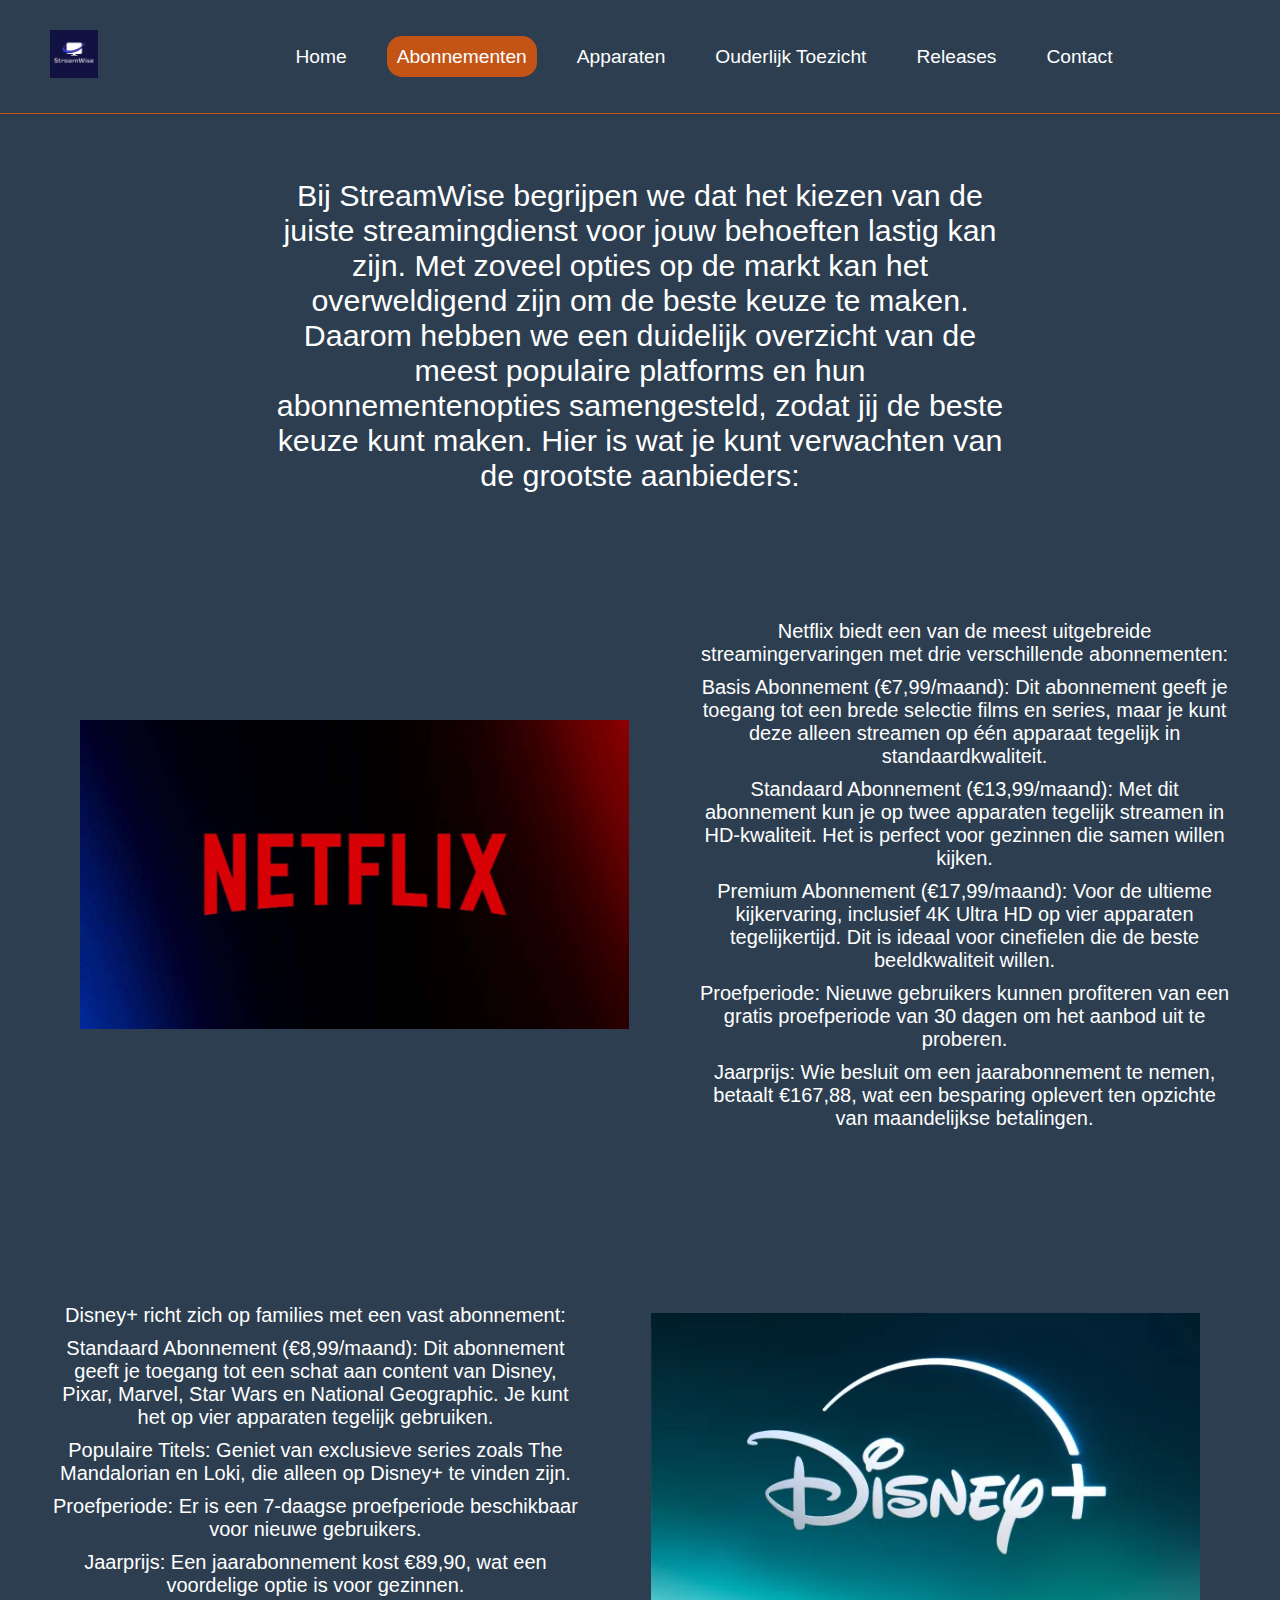
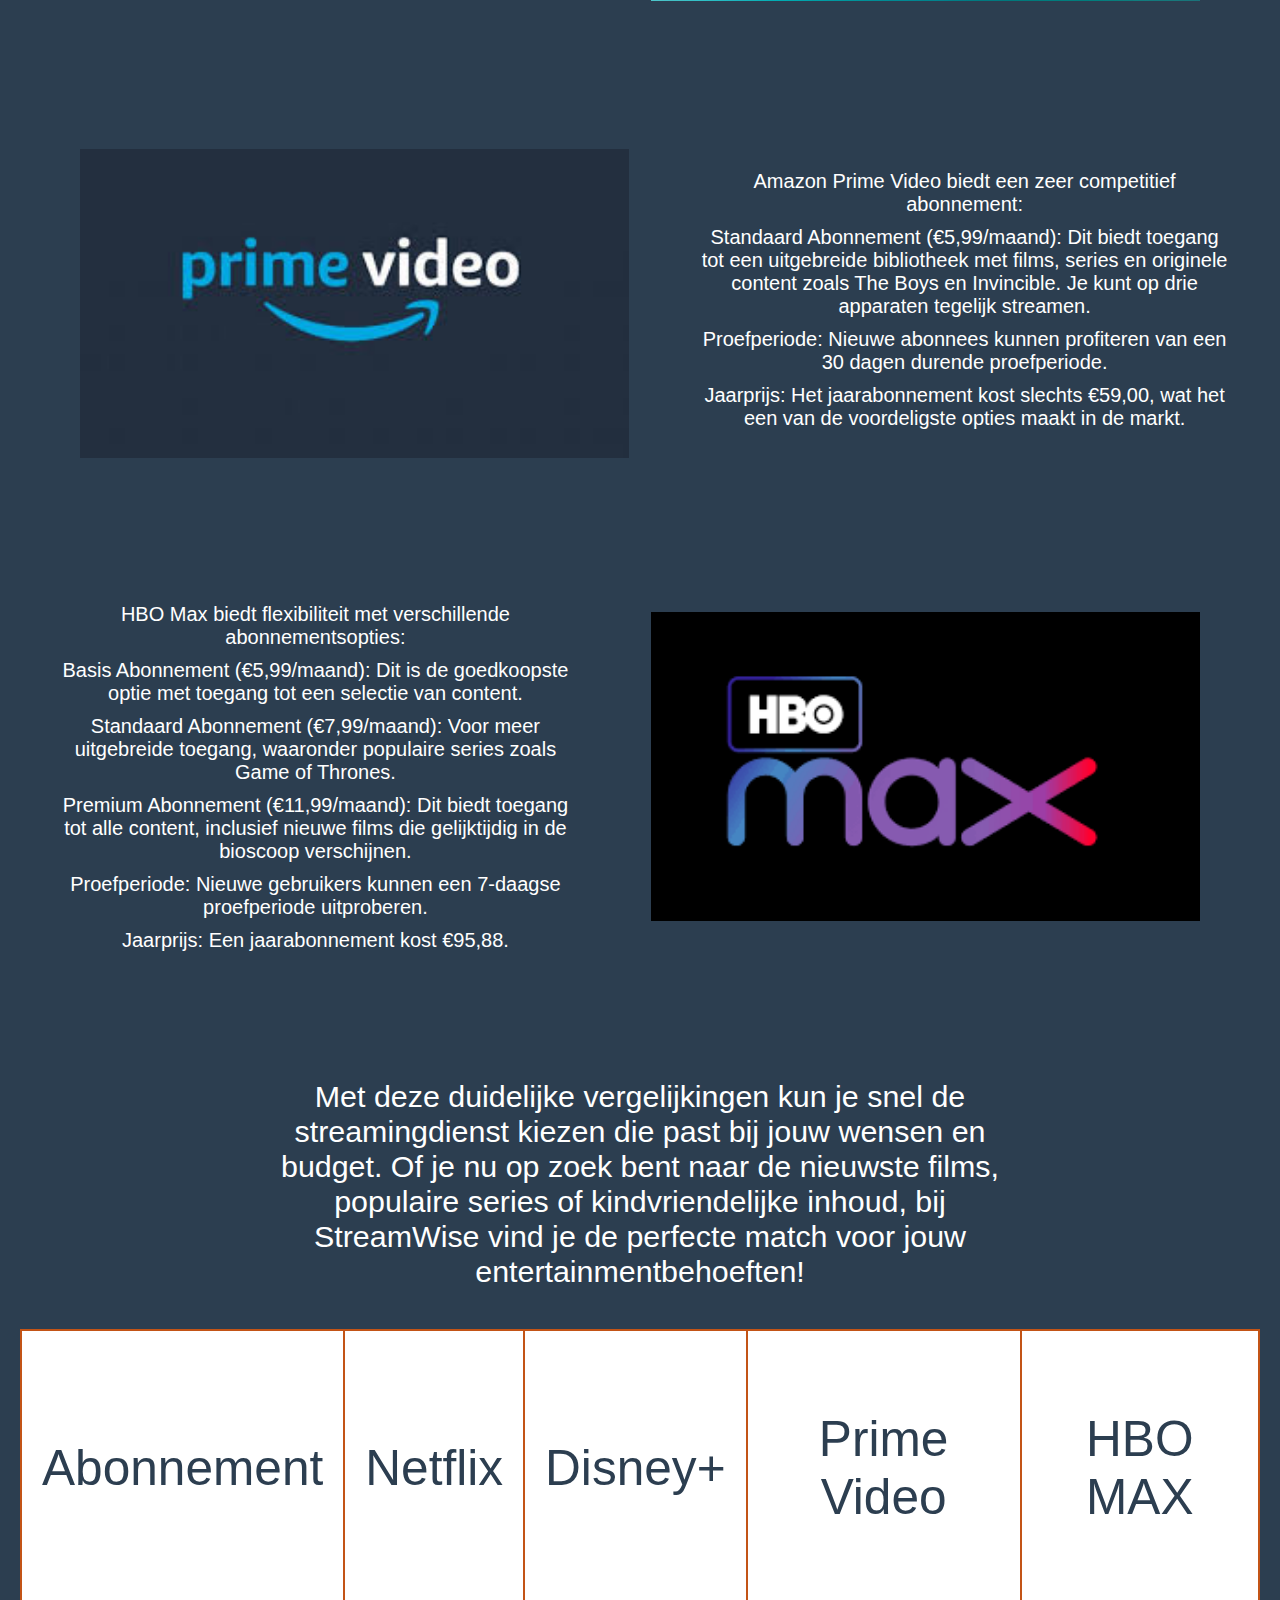
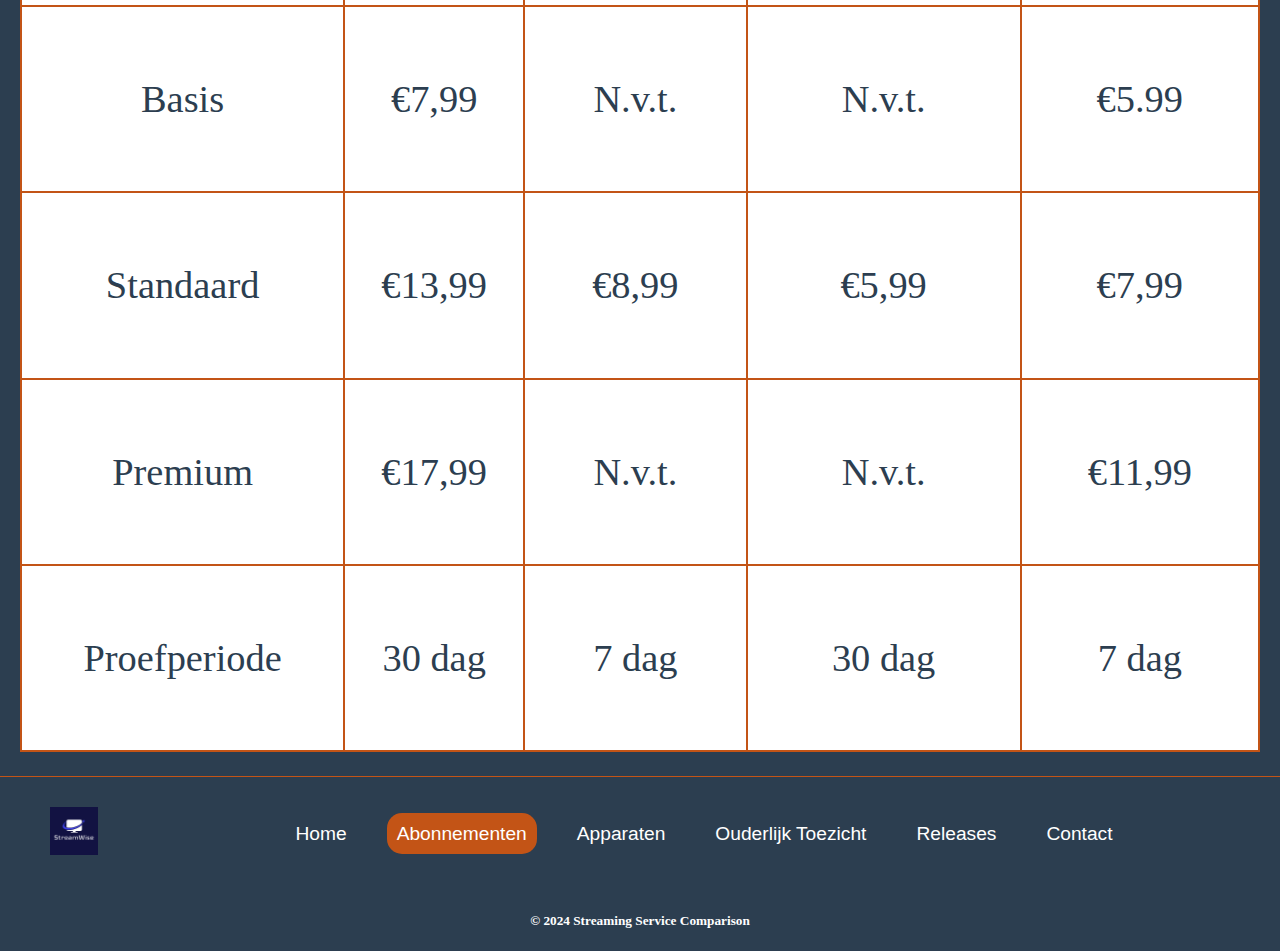
==== abonnementen.html @ d9d6fd8f "First 3 pages have content" ====
<!DOCTYPE html>
<html lang="en">
<head>
    <meta charset="UTF-8">
    <meta name="viewport" content="width=device-width, initial-scale=1.0">
    <title>StreamWise Home</title>
    <link rel="stylesheet" href="Css/Abonnementenstyles.css">
</head>
<body>

        <nav>
            <figure class="logo-nav">
                <img src="/img/Logo.png" alt="StreamWise Logo">
            </figure>
            <input type="checkbox" id="menu-toggle" class="menu-toggle">
            <label for="menu-toggle" class="menu-icon">
                <span class="hamburger"></span>
                <span class="hamburger"></span>
                <span class="hamburger"></span>
            </label>
            <ul class="menu">
                <li><a href="index.html">Home</a></li>
                <li><a href="abonnementen.html" class="active">Abonnementen</a></li>
                <li><a href="apparaten.html">Apparaten</a></li>
                <li><a href="ouderlijk-toezicht.html">Ouderlijk Toezicht</a></li>
                <li><a href="releases.html">Releases</a></li>
                <li><a href="contact.html">Contact</a></li>
            </ul>
        </nav>

    <main>

        <h4>
            Bij StreamWise begrijpen we dat het kiezen van de juiste streamingdienst voor
             jouw behoeften lastig kan zijn. Met zoveel opties op de markt kan het overweldigend
              zijn om de beste keuze te maken. Daarom hebben we een duidelijk overzicht van de 
              meest populaire platforms en hun abonnementenopties samengesteld, zodat jij de beste
               keuze kunt maken. Hier is wat je kunt verwachten van de grootste aanbieders:
            </h4>

            <section class="text-image-block text-image-block-1">
                <figure class="image-container-1">
                    <img src="img/netflix logo.jpg" alt="Netflix Logo">
                </figure>
                <h6 class="text-h6">
                <p class="text-content">
                    Netflix biedt een van de meest uitgebreide streamingervaringen met drie verschillende abonnementen:
                </p>
                <p class="text-content">
                    Basis Abonnement (€7,99/maand): Dit abonnement geeft je toegang tot een brede selectie films en series, maar je kunt deze alleen streamen op één apparaat tegelijk in standaardkwaliteit.
                </p>
                <p class="text-content">
                    Standaard Abonnement (€13,99/maand): Met dit abonnement kun je op twee apparaten tegelijk streamen in HD-kwaliteit. Het is perfect voor gezinnen die samen willen kijken.
                </p>
                <p class="text-content">
                    Premium Abonnement (€17,99/maand): Voor de ultieme kijkervaring, inclusief 4K Ultra HD op vier apparaten tegelijkertijd. Dit is ideaal voor cinefielen die de beste beeldkwaliteit willen.
                </p>
                <p class="text-content">
                    Proefperiode: Nieuwe gebruikers kunnen profiteren van een gratis proefperiode van 30 dagen om het aanbod uit te proberen.
                </p>
                <p class="text-content">
                    Jaarprijs: Wie besluit om een jaarabonnement te nemen, betaalt €167,88, wat een besparing oplevert ten opzichte van maandelijkse betalingen.
                </p>
                </h6>
            </section>

            <section class="text-image-block text-image-block-2">
                <figure class="image-container-2">
                    <img src="img/disney-logo.webp" alt="Disney logo">
                </figure>
                <h6 class="text-h6">
                <p class="text-content">
                    Disney+ richt zich op families met een vast abonnement:
                </p>
                <p class="text-content">
                        Standaard Abonnement (€8,99/maand): Dit abonnement geeft je toegang tot een schat aan content van Disney, 
                        Pixar, Marvel, Star Wars en National Geographic. Je kunt het op vier apparaten tegelijk gebruiken.
                </p> 
                <p class="text-content">
                    Populaire Titels: Geniet van exclusieve series zoals The Mandalorian en Loki, die alleen op Disney+ te vinden zijn.
                </p>
                <p class="text-content">
                    Proefperiode: Er is een 7-daagse proefperiode beschikbaar voor nieuwe gebruikers.
                </p>
                <p class="text-content"> 
                    Jaarprijs: Een jaarabonnement kost €89,90, wat een voordelige optie is voor gezinnen.
                </p>
                </h6>
            </section>

            <section class="text-image-block text-image-block-3">
                <figure class="image-container-3">
                    <img src="img/primevideologo.jpg" alt="Prime logo">
                </figure>
                <h6 class="text-h6">
                    <p class="text-content">
                        Amazon Prime Video biedt een zeer competitief abonnement:
                    </p>
                    <p class="text-content">
                        Standaard Abonnement (€5,99/maand): Dit biedt toegang tot een uitgebreide bibliotheek 
                        met films, series en originele content zoals The Boys en Invincible. Je kunt op drie 
                        apparaten tegelijk streamen.
                    </p>
                    <p class="text-content">
                        Proefperiode: Nieuwe abonnees kunnen profiteren van een 30 dagen durende proefperiode.
                    </p>
                    <p class="text-content">
                        Jaarprijs: Het jaarabonnement kost slechts €59,00, wat het een van de voordeligste opties maakt in de markt.
                    </p>
                </h6>
            </section>

            <section class="text-image-block text-image-block-4">
                <figure class="image-container-4">
                    <img src="img/hbomaxlogo.png" alt="HBOMax logo">
                </figure>
                <h6 class="text-h6">
                <p class="text-content">
                    HBO Max biedt flexibiliteit met verschillende abonnementsopties:
                </p>
                <p class="text-content">
                    Basis Abonnement (€5,99/maand): Dit is de goedkoopste optie met toegang tot een selectie van content.
                </p>
                <p class="text-content">
                    Standaard Abonnement (€7,99/maand): Voor meer uitgebreide toegang, waaronder populaire series zoals Game of Thrones.
                </p>
                <p class="text-content">
                    Premium Abonnement (€11,99/maand): Dit biedt toegang tot alle content, inclusief nieuwe films die gelijktijdig in de bioscoop verschijnen.
                </p>
                <p class="text-content">
                    Proefperiode: Nieuwe gebruikers kunnen een 7-daagse proefperiode uitproberen. 
                </p>
                <p class="text-content">
                    Jaarprijs: Een jaarabonnement kost €95,88.
                </p>
            </h6>
            </section>

            <h4>
                Met deze duidelijke vergelijkingen kun je snel de streamingdienst kiezen die past bij jouw wensen en budget. 
                Of je nu op zoek bent naar de nieuwste films, populaire series of kindvriendelijke inhoud, bij StreamWise vind 
                je de perfecte match voor jouw entertainmentbehoeften!
            </h4>


        <section  class="comparison-table">

            <table>

                <tr>
                    <th>
                        <h2>Abonnement</h2>
                    </th>
                    <th>
                        <h2>Netflix</h2>
                    </th>
                    <th>
                        <h2>Disney+</h2>
                    </th>
                    <th>
                        <h2>Prime Video</h2>
                    </th>
                    <th> 
                        <h2>HBO MAX</h2>
                    </th>
                </tr>

                <tr>
                    <td>
                        <h3>Basis</h3>
                    </td>
                    <td>
                        <h3>€7,99</h3>
                    </td>
                    <td>
                        <h3>N.v.t.</h3>
                    </td>
                    <td>
                        <h3>N.v.t.</h3>
                    </td>
                    <td>
                        <h3>€5.99</h3>
                    </td>
                </tr>

                <tr>
                    <td>
                        <h3>Standaard</h3>
                    </td>
                    <td>
                        <h3>€13,99</h3>
                    </td>
                    <td>
                        <h3>€8,99</h3>
                    </td>
                    <td>
                        <h3>€5,99</h3>
                    </td>
                    <td>
                        <h3>€7,99</h3>
                    </td>
                </tr>

                <tr>
                    <td>
                        <h3>Premium</h3>
                    </td>
                    <td>
                        <h3>€17,99</h3>
                    </td>
                    <td>
                        <h3>N.v.t.</h3>
                    </td>
                    <td>
                        <h3>N.v.t.</h3>
                    </td>
                    <td>
                        <h3>€11,99</h3>
                    </td>
                </tr>

                <tr>
                    <td>
                        <h3>Proefperiode</h3>
                    </td>
                    <td>
                        <h3>30 dag</h3>
                    </td>
                    <td>
                        <h3>7 dag</h3>
                    </td>
                    <td>
                        <h3>30 dag</h3>
                    </td>
                    <td>
                        <h3>7 dag</h3>
                    </td>
                </tr>

            </table>

        </section >

    </main>

    <footer>
        <figure class="logo-footer">
            <img src="/img/Logo.png" alt="StreamWise Logo">
        </figure>
        <input type="checkbox" id="menu-toggle-footer" class="menu-toggle-footer">
        <label for="menu-toggle-footer" class="menu-icon-footer">
            <span class="hamburger"></span>
            <span class="hamburger"></span>
            <span class="hamburger"></span>
        </label>
        <ul class="menu-footer">
            <li><a href="index.html">Home</a></li>
            <li><a href="abonnementen.html"  class="active">Abonnementen</a></li>
            <li><a href="apparaten.html">Apparaten</a></li>
            <li><a href="ouderlijk-toezicht.html">Ouderlijk Toezicht</a></li>
            <li><a href="releases.html">Releases</a></li>
            <li><a href="contact.html">Contact</a></li>
        </ul>

    </footer>
    <h5 class="copy">&copy; 2024 Streaming Service Comparison</h5>
</body>
</html>
---- Css/Abonnementenstyles.css ----
:root {
    --primary-color: #2C3E50;
    --secondary-color: #FFFFFF;
    --accent-color: #C35416;
    --font-size-h1: 3.8rem;
    --font-size-h2: 3.1rem;
    --font-size-h3: 2.4rem;
    --font-size-h4: 1.9rem;
    --font-size-h5: 1.6rem;
    --font-size-h6: 1.25rem;
    --font-size-h7: 0.88rem;
    --font-size-h8: 0.56rem;
    --font-size-mobile-h1: 1.5rem;
    --font-size-mobile-h2: 1.2rem;
    --font-size-mobile-h3: 0.94rem;
    --font-size-mobile-h4: 0.69rem;
    --font-size-mobile-h5: 0.56rem;
    --font-size-mobile-h6: 0.44rem;
    --table-border: 2px solid var(--accent-color);
    --main-font: 'Roboto', sans-serif;
    --heading-font: 'Poppins', sans-serif;
    --font-style: normal;
    --font-weight: 400;

}

body {
    margin: 0;
    padding: 0;
    background-color: var(--primary-color);
    color: var(--secondary-color);
}

/* Desktop Navigation */
nav {
    display: flex;
    justify-content: space-between;
    align-items: center;
    padding: 10px;
    margin-bottom: 4px;
    border-bottom: 1px solid var(--accent-color);
    font-family: var(--main-font);
    font-size: var(--font-size-h6);
    font-weight: var(--font-weight);
    font-style: var(--font-style);


    .menu-toggle {
        display: none;
    }

    .logo-nav {
        img {
            height: 3rem;
            width: auto;
        }
    }

    ul {
        list-style: none;
        margin: 0;
        padding: 0;
        display: flex;
        flex-grow: 1;
        justify-content: center;

        li {
            margin: 0 15px;

            a {
                color: var(--secondary-color);
                text-decoration: none;
                font-size: 1.2rem;
                padding: 10px;
                position: relative;
                border-radius: 15px;

                &.active {
                    background-color: var(--accent-color);
                    color: var(--secondary-color);
                }

                &:hover {
                    margin: 2px;
                    background-color: var(--primary-color);
                    color: var(--accent-color);
                }
            }
        }
    }
}


main {
    text-align: center;
    padding: 20px;
    font-weight: var(--font-weight);
    font-style: var(--font-style);
}

h2 {
    font-size: var(--font-size-h2);
    font-family: var(--heading-font);
    font-weight: var(--font-weight);
    font-style: var(--font-style);
}

h3 {
    font-size: var(--font-size-h3);
    font-weight: var(--font-weight);
    font-style: var(--font-style);
}

h4 {
    font-size: var(--font-size-h4);
    font-family: var(--main-font);
    font-weight: var(--font-weight);
    font-style: var(--font-style);
    padding-left: 250px;
    padding-right: 250px;

}

.text-image-block {
    display: flex;
    align-items: flex-start; /* Align items at the top */
    max-width: 1200px;
    margin: 0 auto;
    padding: 20px;
    gap: 20px; /* Space between image and text */
}



.text-image-block-1,
.text-image-block-3 {
    flex-direction: row; /* Text on the left, image on the right */
}


.text-image-block-2,
.text-image-block-4 {
    flex-direction: row-reverse; /* Text on the right, image on the left */
}

/* Image container styling */
.image-container-1 {
    width: 50%;
    display: flex;
    justify-content: center;
    align-items: flex-end;
    height: 100%;

    img {
        max-width: 100%;
        height: auto;
        margin-top: 150px
    }
}

.image-container-2 {
    width: 50%;
    display: flex;
    justify-content: center;
    align-items: flex-end;
    height: 100%;

    img {
        max-width: 100%;
        height: auto;
        margin-top: 60px
    }
}

.image-container-3 {
    width: 50%;
    display: flex;
    justify-content: center;
    align-items: flex-end;
    height: 100%;

    img {
        max-width: 100%;
        height: auto;
        margin-top: 30px;
        width: 120%;
    }
}

.image-container-4 {
    width: 50%;
    display: flex;
    justify-content: center;
    align-items: flex-end;
    height: 100%;

    img {
        max-width: 100%;
        height: auto;
        margin-top: 60px;
        width: 120%;
    }
}

.text-h6 {
    width: 50%;
    padding: 10px;
    box-sizing: border-box;
    font-size: var(--font-size-h6);
    font-family: var(--main-font);
    font-style: var(--font-style);
    font-weight: var(--font-weight);
}

.text-content {
    margin: 10px 0; /* Adds space above and below each paragraph */
}

/* Tabel style */
.comparison-table {
    display: flex;
    justify-content: center;
    height: 1023px; 
    margin: 0 auto;

    table {
        background-color: var(--secondary-color);
        color: var(--primary-color);
        border-collapse: collapse;
        border: var(--table-border);
        
        th, td {
            border: var(--table-border);
            padding: 20px;
            text-align: center;
        }
    }
}

footer {
    display: flex;
    justify-content: space-between;
    align-items: center;
    padding: 10px;
    margin-top: 4px;
    border-top: 1px solid var(--accent-color);
    font-family: var(--main-font);
    font-size: var(--font-size-h6);
    font-weight: var(--font-weight);
    font-style: var(--font-style);


    .menu-toggle-footer {
        display: none;
    }

    .logo-footer {
        img {
            height: 3rem;
            width: auto;
        }
    }

    ul {
        list-style: none;
        margin: 0;
        padding: 0;
        display: flex;
        flex-grow: 1;
        justify-content: center;

        li {
            margin: 0 15px;

            a {
                color: var(--secondary-color);
                text-decoration: none;
                font-size: 1.2rem;
                padding: 10px;
                position: relative;
                border-radius: 15px;

                &.active {
                    background-color: var(--accent-color);
                    color: var(--secondary-color);
                }

                &:hover {
                    margin: 2px;
                    background-color: var(--primary-color);
                    color: var(--accent-color);
                }
            }
        }
    }
}

/*copy in center zetten */
h5.copy {
    text-align: center;
}

.menu-icon {
    display: none;
    flex-direction: column;
    cursor: pointer;

    .hamburger {
        width: 30px;
        height: 3px;
        background-color: var(--accent-color);
        margin: 5px 0;
        transition: 0.4s;
    }
}


/* Mobile Menu Styles */
@media (max-width: 768px) {
    
    .menu-icon {
        display: flex;
    }

    /*navbar */
    .menu-toggle:checked + .menu-icon .hamburger:nth-child(1) {
        transform: rotate(45deg) translate(8px, 10px);
    }

    .menu-toggle:checked + .menu-icon .hamburger:nth-child(2) {
        opacity: 0;
    }

    .menu-toggle:checked + .menu-icon .hamburger:nth-child(3) {
        transform: rotate(-45deg) translate(8px, -10px);
    }

    .menu-toggle:checked ~ .menu {
        display: flex; 
        flex-direction: column;
        position: absolute;
        top: 60px;
        left: 0;
        right: 0;
        background-color: var(--primary-color);
        padding: 20px 0;
        z-index: 1000;
        align-items: center;
    }

    .menu {
        display: none;
        justify-content: center;
        align-items: center;
        height: auto;
    }

    .menu li {
        margin: 10px 0;
    }

    .menu-toggle:checked ~ .menu .menu-icon {
        display: flex;
        justify-content: center;
        margin: 10px 0;
        position: relative;
        left: 0;
    }

    .menu-toggle:checked ~ .menu .menu-icon .hamburger {
        margin: 0;
    }

    .menu-toggle:checked ~ .menu {
        margin-top: 20px;
    }

    footer {
        position: relative;
        padding: 20px;
        display: flex;
        justify-content: space-between;
        align-items: center;
    }
    
    /* Hide the checkbox used for toggling */
    .menu-toggle-footer {
        display: none; 
    }
    

    .menu-icon-footer {
        display: flex;
        flex-direction: column;
        cursor: pointer;
        margin-left: auto;
    }
    
    .hamburger {
        width: 30px;
        height: 3px;
        background-color: var(--accent-color);
        margin: 4px 0;
        transition: 0.3s;
    }
    
    /* Menu */
    .menu-footer {
        display: none;
        flex-direction: column;
        position: absolute;
        bottom: 100%;
        left: 0; 
        right: 0;
        background-color: var(--primary-color);
        padding: 20px 0;
        z-index: 1000;
        align-items: center;
    }
    
    .menu-toggle-footer:checked ~ .menu-footer {
        display: flex;
    }
    
    /* Menu items */
    .menu-footer li {
        margin: 10px 0;
    }
    
    .menu-toggle-footer:checked + .menu-icon-footer .hamburger:nth-child(1) {
        transform: rotate(45deg) translate(8px, 10px);
    }
    
    .menu-toggle-footer:checked + .menu-icon-footer .hamburger:nth-child(2) {
        opacity: 0; 
    }
    
    .menu-toggle-footer:checked + .menu-icon-footer .hamburger:nth-child(3) {
        transform: rotate(-45deg) translate(8px, -10px);
    }
    

    .menu-toggle-footer:checked ~ .menu-footer .menu-icon-footer {
        display: flex; 

    }
    
    .menu-toggle-footer:checked ~ .menu-footer .menu-icon-footer .hamburger {
        margin: 0; 
    }
    

    main {
        text-align: center;
        padding: 20px;
        font-weight: var(--font-weight);
        font-style: var(--font-style);
    }
    
    h2 {
        font-size: var(--font-size-mobile-h2);
        font-family: var(--heading-font);
        font-weight: var(--font-weight);
        font-style: var(--font-style);
    }
    
    h3 {
        font-size: var(--font-size-mobile-h3);
        font-weight: var(--font-weight);
        font-style: var(--font-style);
    }
    
    h4 {
        font-size: var(--font-size-mobile-h4);
        font-family: var(--main-font);
        font-weight: var(--font-weight);
        font-style: var(--font-style);
        padding-left: 30px;
        padding-right: 30px;
        
    }

    h5 {
        font-size: var(--font-size-mobile-h5);
        font-family: var(--main-font);
        font-weight: var(--font-weight);
        font-style: var(--font-style);
        text-align: center;
    }
    .text-h6 {
        font-size: var(--font-size-mobile-h4);
        font-family: var(--main-font);
        font-weight: var(--font-weight);
        font-style: var(--font-style);
        text-align: center;
    }
    
    /* Tabel style */
    .comparison-table {
        display: flex;
        justify-content: center;
        height: 284px; 
        margin: 0 auto;
    
        table {
            background-color: var(--secondary-color);
            color: var(--primary-color);
            border-collapse: collapse;
            border: var(--table-border);
            
            th, td {
                border: var(--table-border);
                padding: 1px;
                text-align: center;
            }
        }
    }
    
    .text-image-block {
        flex-direction: column;
        align-items: center;
    }

    .image-container-1 {
        width: 50%;
        display: flex;
        justify-content: center;
        align-items: flex-end;
        height: 100%;
    
        img {
            max-width: 100%;
            height: auto;
            margin-top: 10px
        }
    }
    
    .image-container-2 {
        width: 50%;
        display: flex;
        justify-content: center;
        align-items: flex-end;
        height: 100%;
    
        img {
            max-width: 100%;
            height: auto;
            margin-top: 10px;
        }
    }
    
    .image-container-3 {
        width: 50%;
        display: flex;
        justify-content: center;
        align-items: flex-end;
        height: 100%;
    
        img {
            max-width: 100%;
            height: auto;
            margin-top: 10px;
            width: 120%;
        }
    }
    
    .image-container-4 {
        width: 50%;
        display: flex;
        justify-content: center;
        align-items: flex-end;
        height: 100%;
    
        img {
            max-width: 100%;
            height: auto;
            margin-top: 10px;
            width: 120%;
        }
    }

    .text-content {
        text-align: center;
    }
}
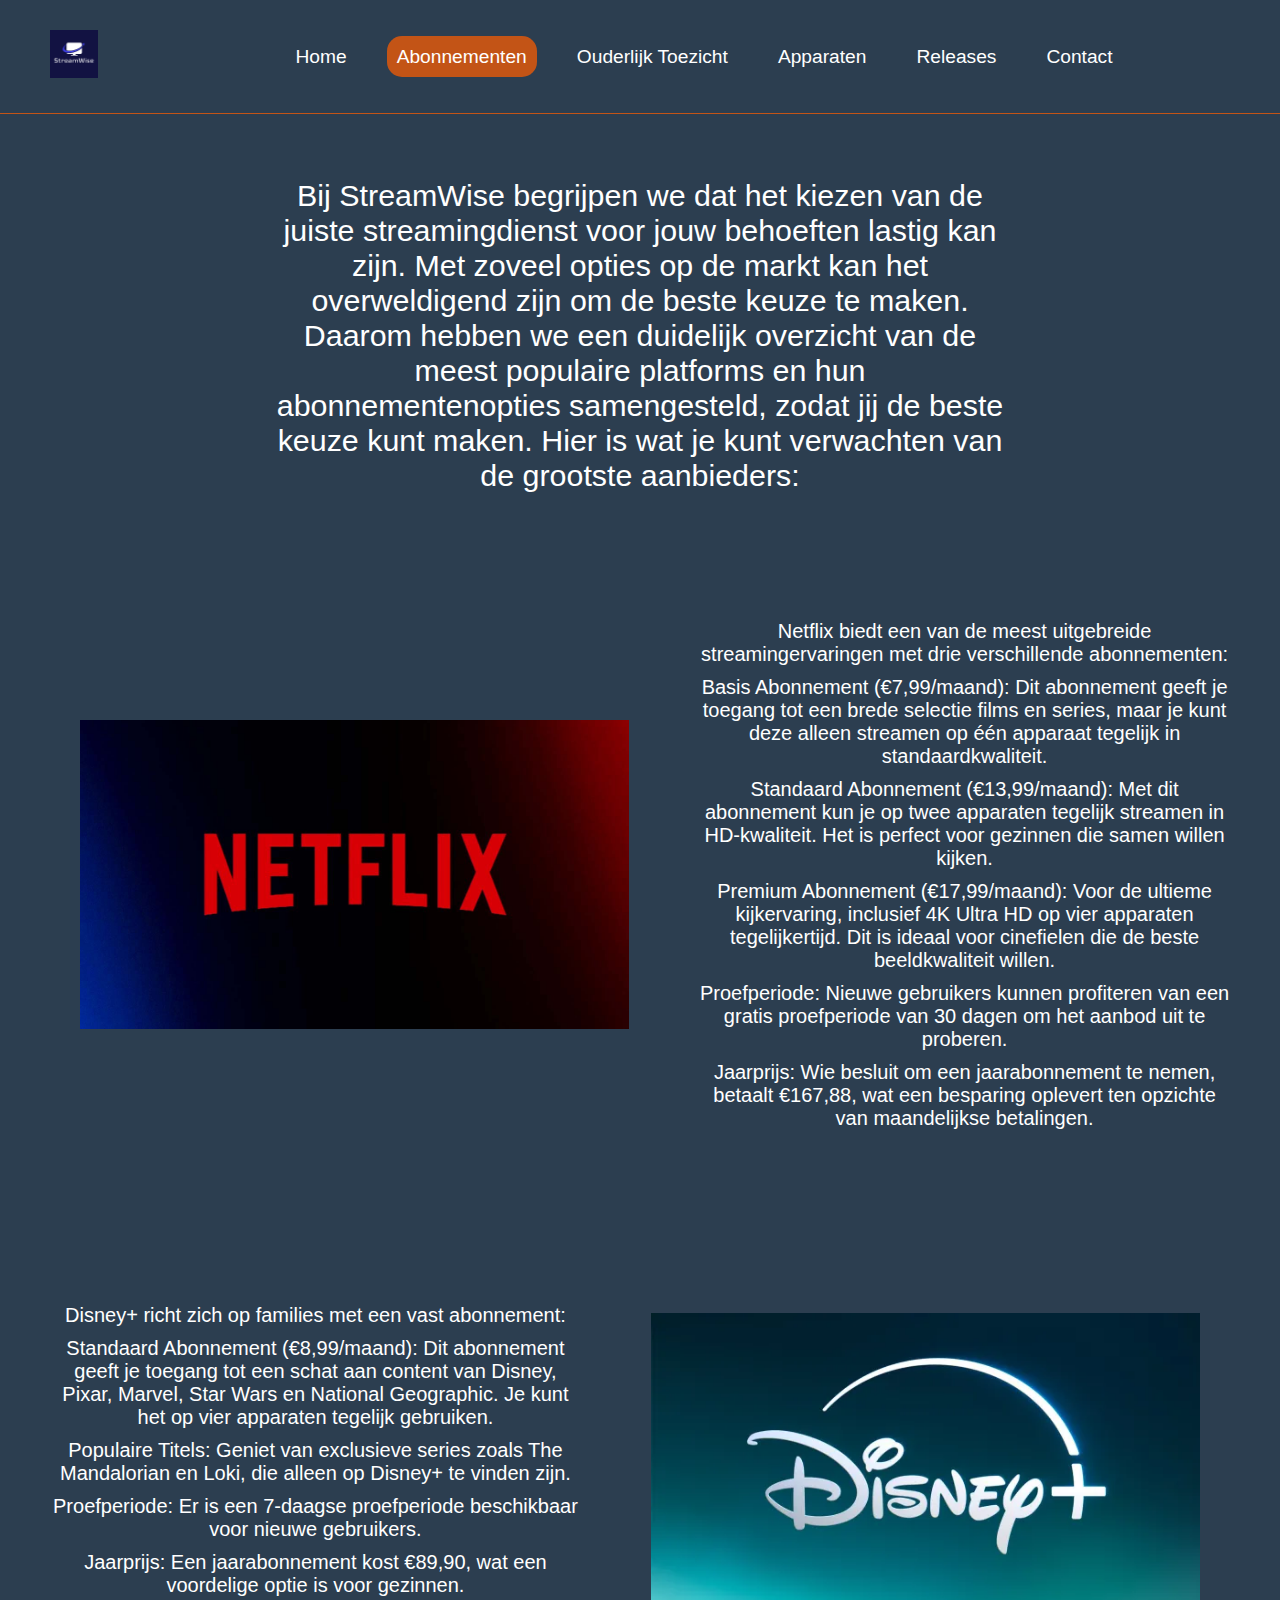
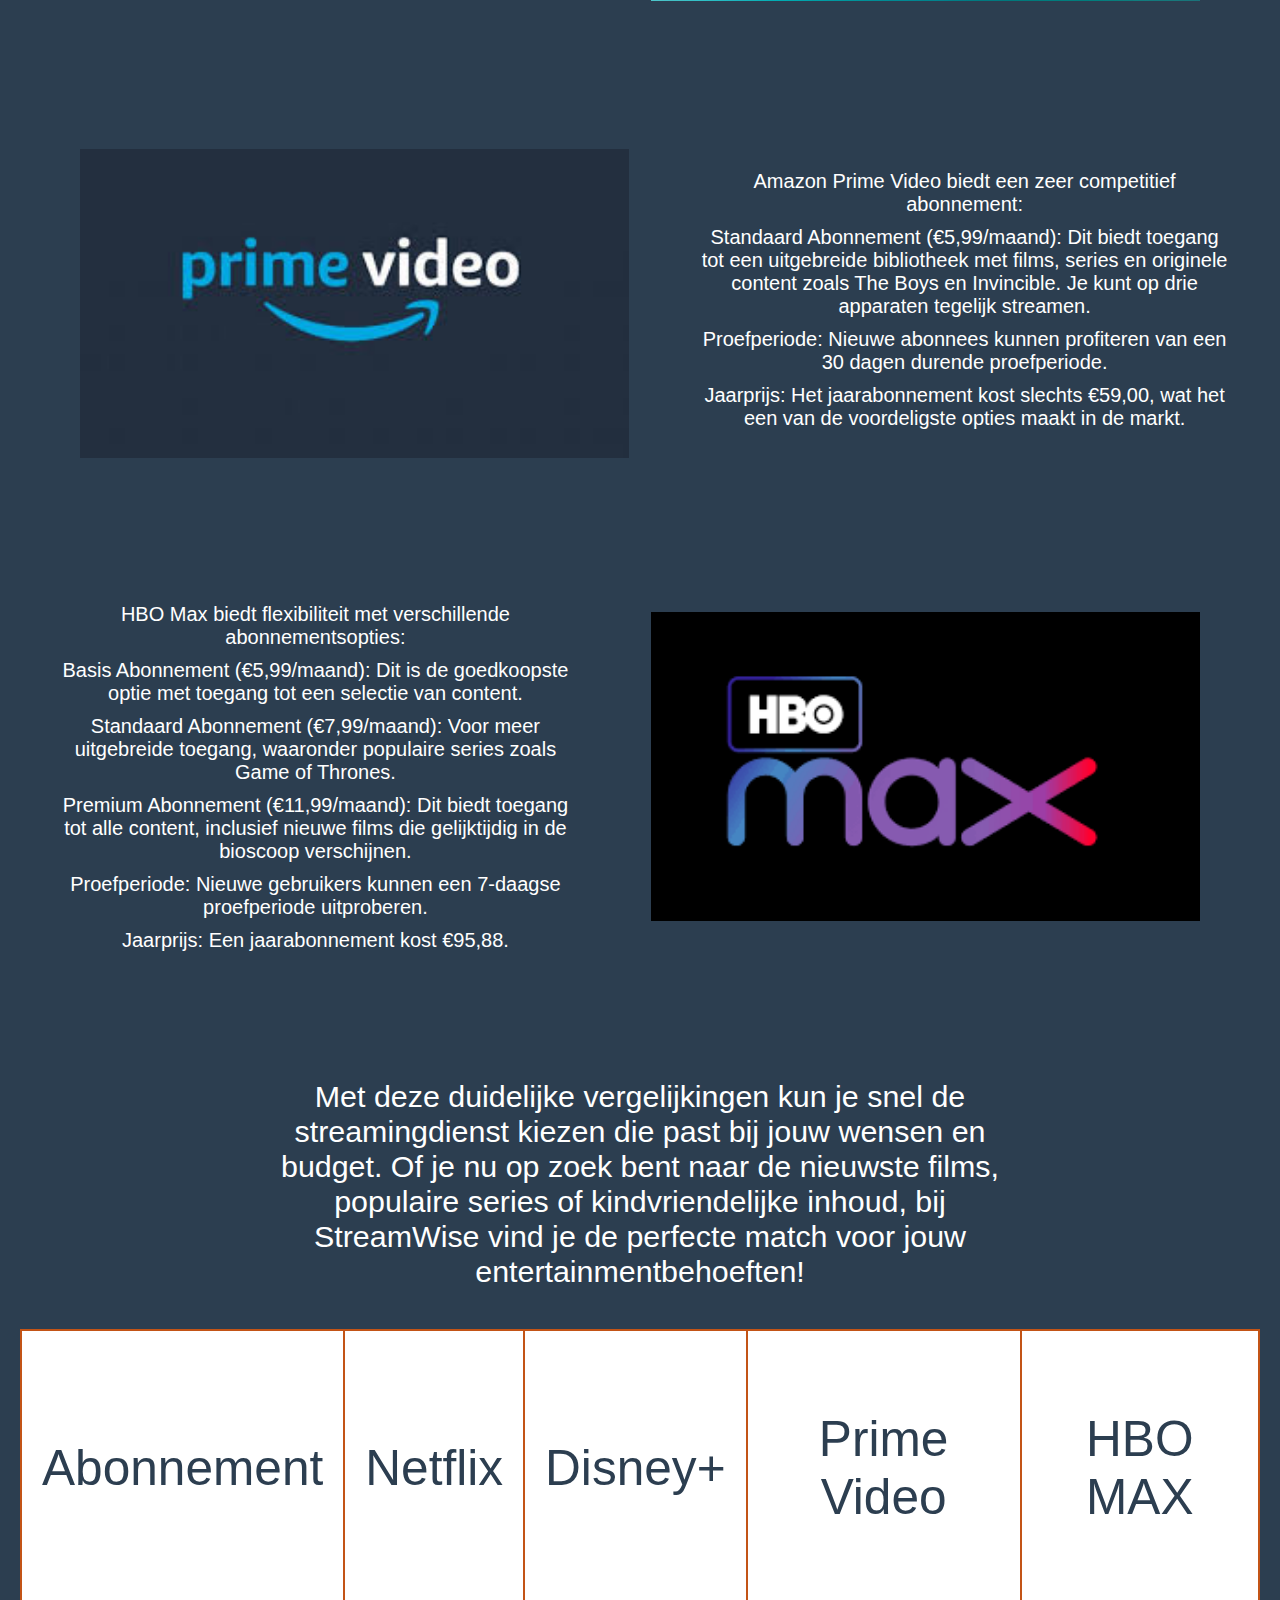
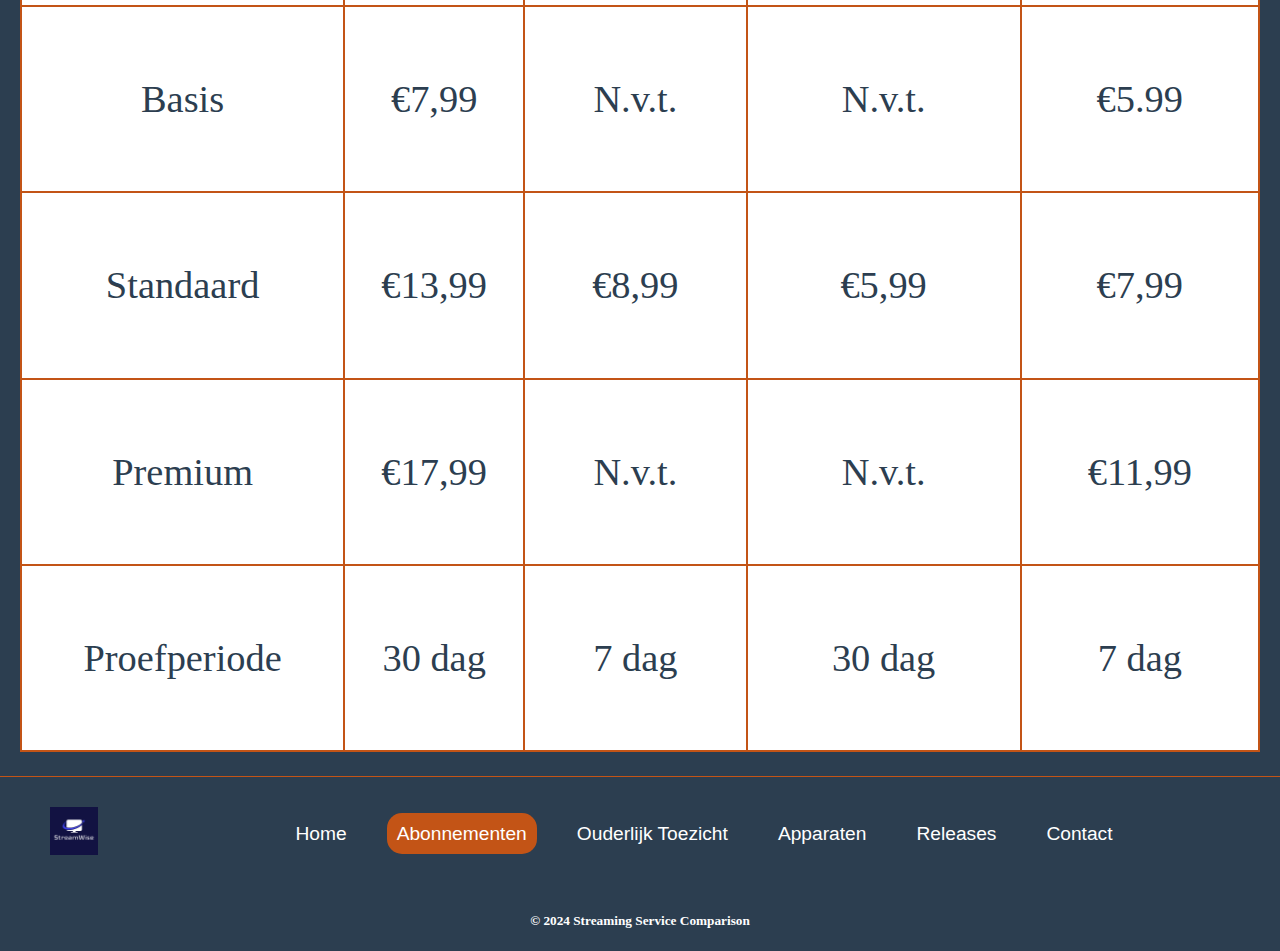
==== commit f56b35ed: "meste werk is klaar" ====
--- a/abonnementen.html
+++ b/abonnementen.html
@@ -4,7 +4,7 @@
     <meta charset="UTF-8">
     <meta name="viewport" content="width=device-width, initial-scale=1.0">
     <title>StreamWise Home</title>
-    <link rel="stylesheet" href="Css/Abonnementenstyles.css">
+    <link rel="stylesheet" type="text/css" href="Css/Abonnementenstyles.css">
 </head>
 <body>
 
@@ -21,8 +21,8 @@
             <ul class="menu">
                 <li><a href="index.html">Home</a></li>
                 <li><a href="abonnementen.html" class="active">Abonnementen</a></li>
+                <li><a href="ouderlijk-toezicht.html">Ouderlijk Toezicht</a></li>
                 <li><a href="apparaten.html">Apparaten</a></li>
-                <li><a href="ouderlijk-toezicht.html">Ouderlijk Toezicht</a></li>
                 <li><a href="releases.html">Releases</a></li>
                 <li><a href="contact.html">Contact</a></li>
             </ul>
@@ -43,6 +43,7 @@
                     <img src="img/netflix logo.jpg" alt="Netflix Logo">
                 </figure>
                 <h6 class="text-h6">
+                <aside class="text-content">
                 <p class="text-content">
                     Netflix biedt een van de meest uitgebreide streamingervaringen met drie verschillende abonnementen:
                 </p>
@@ -61,6 +62,7 @@
                 <p class="text-content">
                     Jaarprijs: Wie besluit om een jaarabonnement te nemen, betaalt €167,88, wat een besparing oplevert ten opzichte van maandelijkse betalingen.
                 </p>
+            </aside>
                 </h6>
             </section>
 
@@ -69,6 +71,7 @@
                     <img src="img/disney-logo.webp" alt="Disney logo">
                 </figure>
                 <h6 class="text-h6">
+                    <aside class="text-content">
                 <p class="text-content">
                     Disney+ richt zich op families met een vast abonnement:
                 </p>
@@ -85,6 +88,7 @@
                 <p class="text-content"> 
                     Jaarprijs: Een jaarabonnement kost €89,90, wat een voordelige optie is voor gezinnen.
                 </p>
+            </aside>
                 </h6>
             </section>
 
@@ -93,6 +97,7 @@
                     <img src="img/primevideologo.jpg" alt="Prime logo">
                 </figure>
                 <h6 class="text-h6">
+                    <aside class="text-content">
                     <p class="text-content">
                         Amazon Prime Video biedt een zeer competitief abonnement:
                     </p>
@@ -107,6 +112,7 @@
                     <p class="text-content">
                         Jaarprijs: Het jaarabonnement kost slechts €59,00, wat het een van de voordeligste opties maakt in de markt.
                     </p>
+                </aside>
                 </h6>
             </section>
 
@@ -115,6 +121,7 @@
                     <img src="img/hbomaxlogo.png" alt="HBOMax logo">
                 </figure>
                 <h6 class="text-h6">
+                    <aside class="text-content">
                 <p class="text-content">
                     HBO Max biedt flexibiliteit met verschillende abonnementsopties:
                 </p>
@@ -133,6 +140,7 @@
                 <p class="text-content">
                     Jaarprijs: Een jaarabonnement kost €95,88.
                 </p>
+                </aside>
             </h6>
             </section>
 
@@ -255,9 +263,9 @@
         </label>
         <ul class="menu-footer">
             <li><a href="index.html">Home</a></li>
-            <li><a href="abonnementen.html"  class="active">Abonnementen</a></li>
+            <li><a href="abonnementen.html" class="active">Abonnementen</a></li>
+            <li><a href="ouderlijk-toezicht.html">Ouderlijk Toezicht</a></li>
             <li><a href="apparaten.html">Apparaten</a></li>
-            <li><a href="ouderlijk-toezicht.html">Ouderlijk Toezicht</a></li>
             <li><a href="releases.html">Releases</a></li>
             <li><a href="contact.html">Contact</a></li>
         </ul>
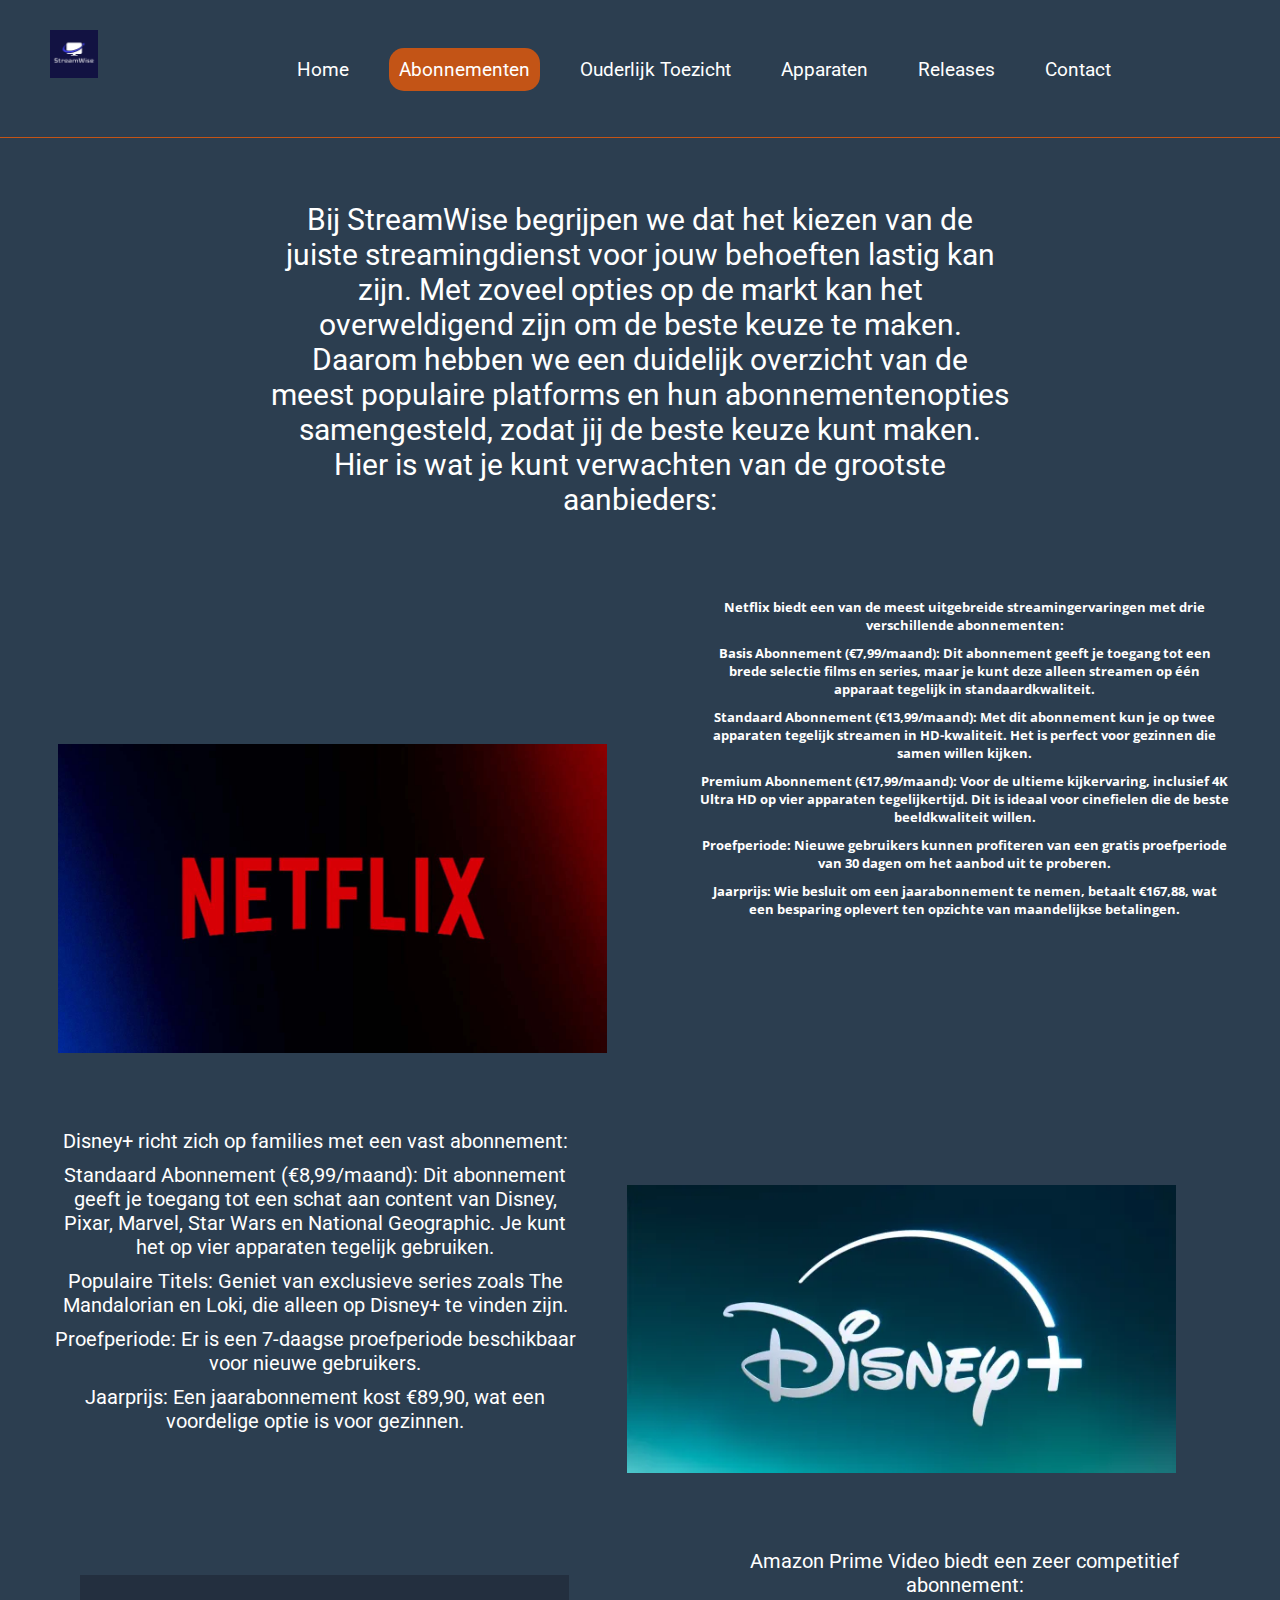
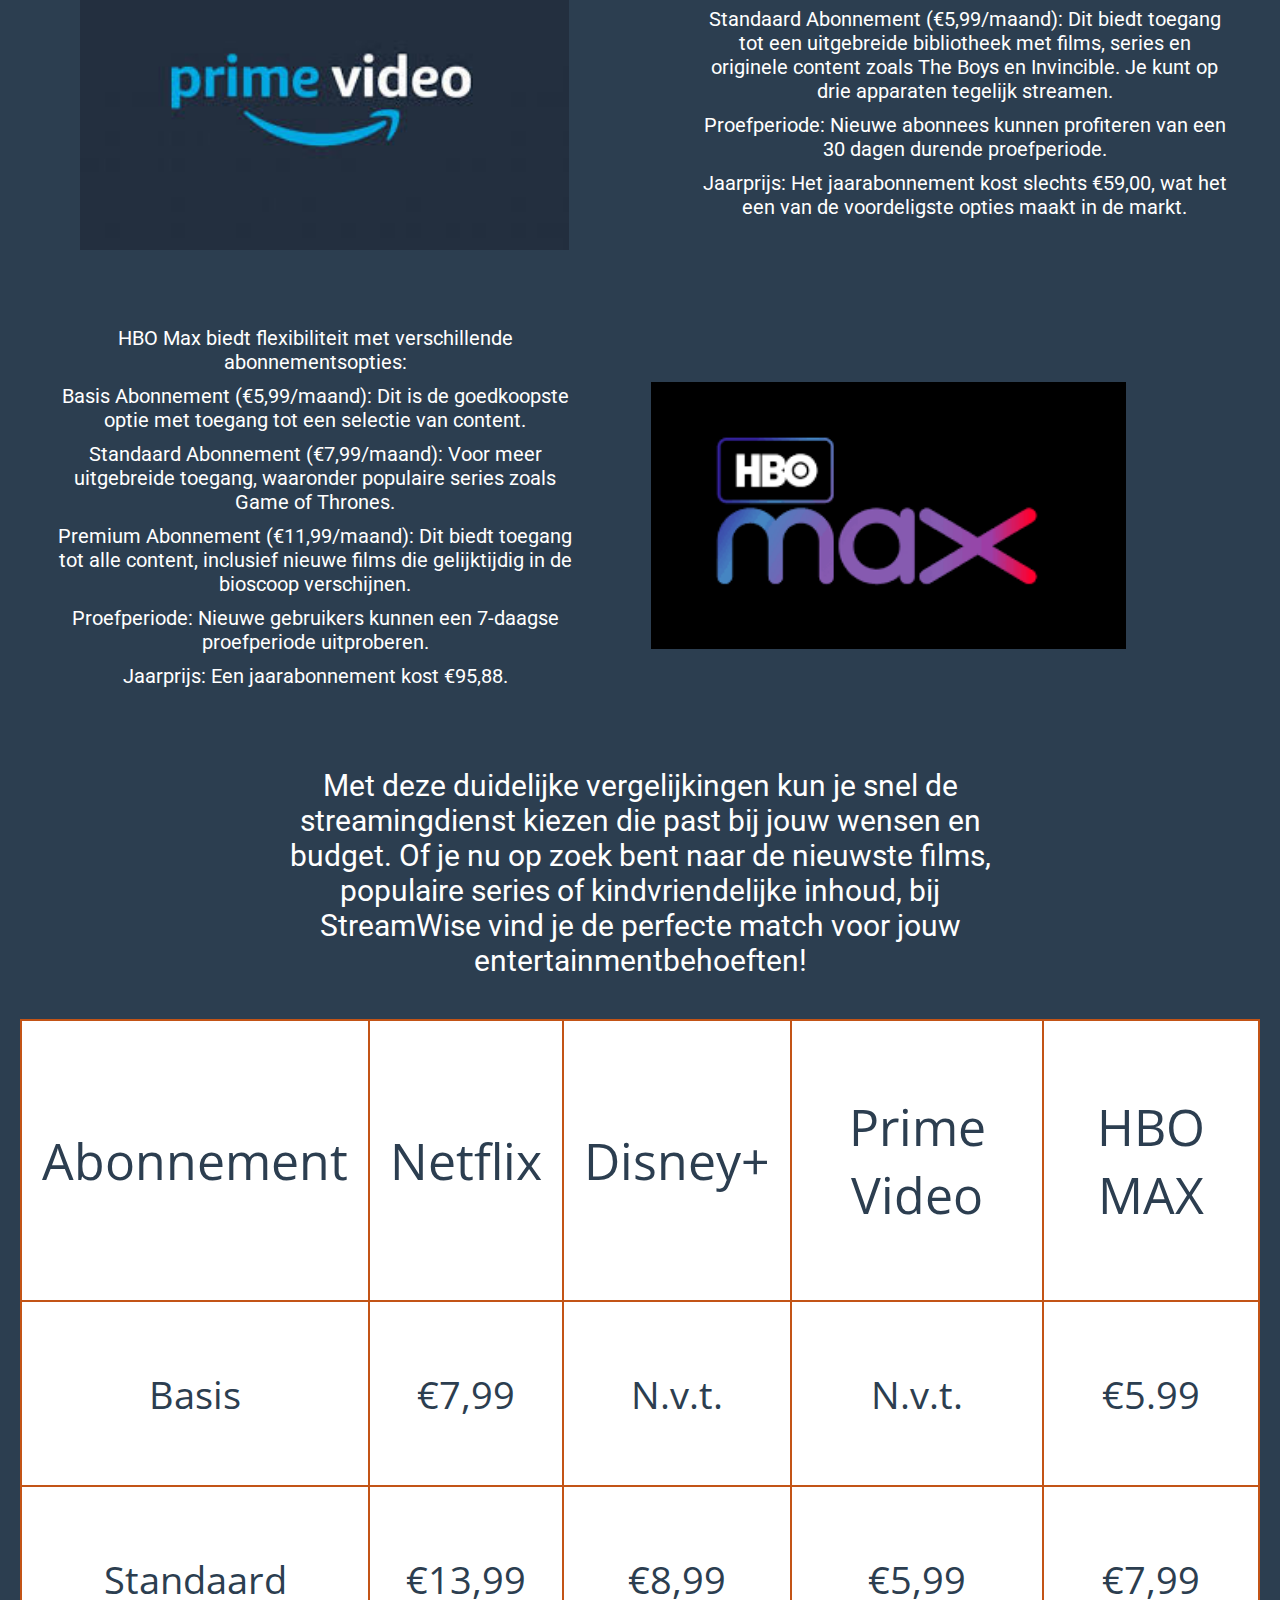
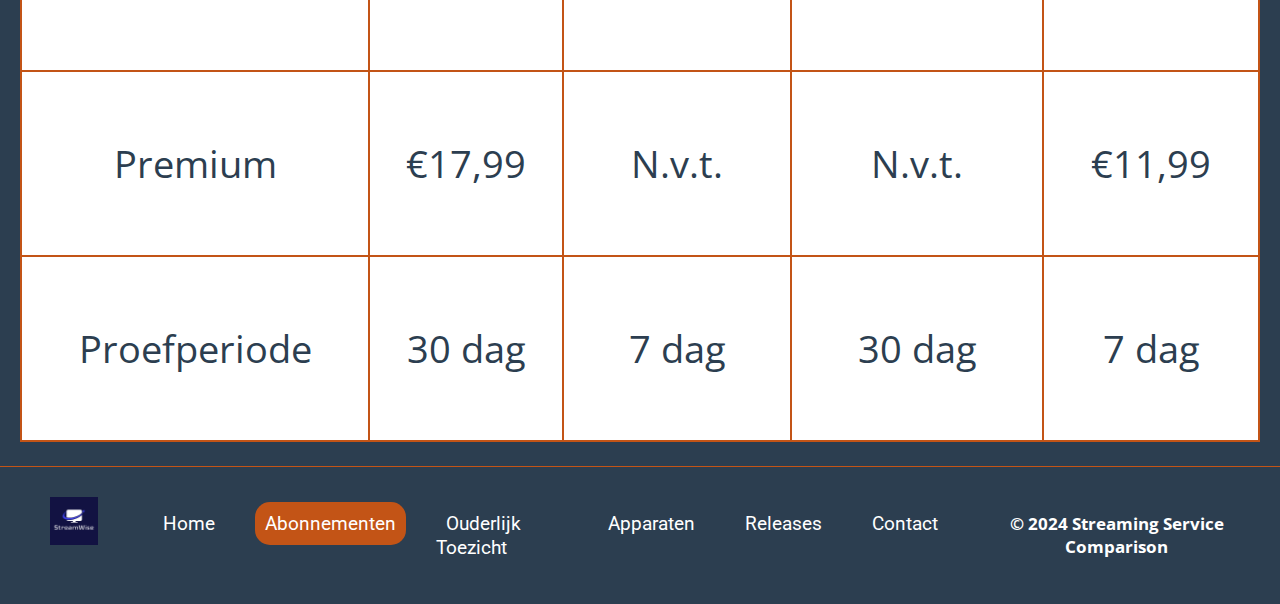
==== commit dfdabeec: "update" ====
--- a/abonnementen.html
+++ b/abonnementen.html
@@ -1,16 +1,22 @@
 <!DOCTYPE html>
-<html lang="en">
+<html lang="nl">
 <head>
     <meta charset="UTF-8">
     <meta name="viewport" content="width=device-width, initial-scale=1.0">
-    <title>StreamWise Home</title>
+    <meta name="description" content="StreamWise - Vergelijk streamingdiensten en vind de beste abonnementen.">
+    <meta name="keywords" content="streaming, Netflix, Disney+, Prime Video, HBO Max">
+    <meta name="author" content="Ernest Jureko">
+    <link rel="icon" href="img/favicon-16x16.png" type="image/icon">
+    <title>StreamWise Abonnementen</title>
     <link rel="stylesheet" type="text/css" href="Css/Abonnementenstyles.css">
+    <link href="https://fonts.googleapis.com/css2?family=Roboto:wght@400;700&family=Open+Sans:wght@400;600&display=swap" rel="stylesheet">
 </head>
 <body>
-
+    <header>
         <nav>
             <figure class="logo-nav">
-                <img src="/img/Logo.png" alt="StreamWise Logo">
+                <img src="img/Logo.png" alt="StreamWise Logo" title="Logo">
+                <figcaption class="Hidden">Logo</figcaption>
             </figure>
             <input type="checkbox" id="menu-toggle" class="menu-toggle">
             <label for="menu-toggle" class="menu-icon">
@@ -27,82 +33,82 @@
                 <li><a href="contact.html">Contact</a></li>
             </ul>
         </nav>
+    </header>
 
     <main>
-
         <h4>
             Bij StreamWise begrijpen we dat het kiezen van de juiste streamingdienst voor
              jouw behoeften lastig kan zijn. Met zoveel opties op de markt kan het overweldigend
               zijn om de beste keuze te maken. Daarom hebben we een duidelijk overzicht van de 
               meest populaire platforms en hun abonnementenopties samengesteld, zodat jij de beste
                keuze kunt maken. Hier is wat je kunt verwachten van de grootste aanbieders:
-            </h4>
-
-            <section class="text-image-block text-image-block-1">
-                <figure class="image-container-1">
-                    <img src="img/netflix logo.jpg" alt="Netflix Logo">
-                </figure>
-                <h6 class="text-h6">
+        </h4>
+<!-- Bloks -->
+        <section class="text-image-block text-image-block-1">
+            <figure class="image-container-1">
+                <img src="img/netflix-logo.jpg" alt="Netflix Logo" title="Netflix">
+                <figcaption class="Hidden">Netflix Logo</figcaption>
+            </figure>
+            <section class="text-h6">
+                <h6 class="text-content">
+                    Netflix biedt een van de meest uitgebreide streamingervaringen met drie verschillende abonnementen:
+                </h6>
+                <h6 class="text-content">
+                    Basis Abonnement (&euro;7,99/maand): Dit abonnement geeft je toegang tot een brede selectie films en series, maar je kunt deze alleen streamen op één apparaat tegelijk in standaardkwaliteit.
+                </h6>
+                <h6 class="text-content">
+                    Standaard Abonnement (&euro;13,99/maand): Met dit abonnement kun je op twee apparaten tegelijk streamen in HD-kwaliteit. Het is perfect voor gezinnen die samen willen kijken.
+                </h6>
+                <h6 class="text-content">
+                    Premium Abonnement (&euro;17,99/maand): Voor de ultieme kijkervaring, inclusief 4K Ultra HD op vier apparaten tegelijkertijd. Dit is ideaal voor cinefielen die de beste beeldkwaliteit willen.
+                </h6>
+                <h6 class="text-content">
+                    Proefperiode: Nieuwe gebruikers kunnen profiteren van een gratis proefperiode van 30 dagen om het aanbod uit te proberen.
+                </h6>
+                <h6 class="text-content">
+                    Jaarprijs: Wie besluit om een jaarabonnement te nemen, betaalt €167,88, wat een besparing oplevert ten opzichte van maandelijkse betalingen.
+                </h6>
+            </section>
+        </section>
+        <section class="text-image-block text-image-block-2">
+            <figure class="image-container-2">
+                <img src="img/disney-logo.webp" alt="Disney logo" title="Disney">
+                <figcaption class="Hidden">Disney Logo</figcaption>
+            </figure>
+            <section class="text-h6">
                 <aside class="text-content">
-                <p class="text-content">
-                    Netflix biedt een van de meest uitgebreide streamingervaringen met drie verschillende abonnementen:
-                </p>
-                <p class="text-content">
-                    Basis Abonnement (€7,99/maand): Dit abonnement geeft je toegang tot een brede selectie films en series, maar je kunt deze alleen streamen op één apparaat tegelijk in standaardkwaliteit.
-                </p>
-                <p class="text-content">
-                    Standaard Abonnement (€13,99/maand): Met dit abonnement kun je op twee apparaten tegelijk streamen in HD-kwaliteit. Het is perfect voor gezinnen die samen willen kijken.
-                </p>
-                <p class="text-content">
-                    Premium Abonnement (€17,99/maand): Voor de ultieme kijkervaring, inclusief 4K Ultra HD op vier apparaten tegelijkertijd. Dit is ideaal voor cinefielen die de beste beeldkwaliteit willen.
-                </p>
-                <p class="text-content">
-                    Proefperiode: Nieuwe gebruikers kunnen profiteren van een gratis proefperiode van 30 dagen om het aanbod uit te proberen.
-                </p>
-                <p class="text-content">
-                    Jaarprijs: Wie besluit om een jaarabonnement te nemen, betaalt €167,88, wat een besparing oplevert ten opzichte van maandelijkse betalingen.
-                </p>
-            </aside>
-                </h6>
-            </section>
-
-            <section class="text-image-block text-image-block-2">
-                <figure class="image-container-2">
-                    <img src="img/disney-logo.webp" alt="Disney logo">
-                </figure>
-                <h6 class="text-h6">
-                    <aside class="text-content">
-                <p class="text-content">
-                    Disney+ richt zich op families met een vast abonnement:
-                </p>
-                <p class="text-content">
-                        Standaard Abonnement (€8,99/maand): Dit abonnement geeft je toegang tot een schat aan content van Disney, 
+                    <p class="text-content">
+                        Disney+ richt zich op families met een vast abonnement:
+                    </p>
+                    <p class="text-content">
+                        Standaard Abonnement (&euro;8,99/maand): Dit abonnement geeft je toegang tot een schat aan content van Disney, 
                         Pixar, Marvel, Star Wars en National Geographic. Je kunt het op vier apparaten tegelijk gebruiken.
-                </p> 
-                <p class="text-content">
-                    Populaire Titels: Geniet van exclusieve series zoals The Mandalorian en Loki, die alleen op Disney+ te vinden zijn.
-                </p>
-                <p class="text-content">
-                    Proefperiode: Er is een 7-daagse proefperiode beschikbaar voor nieuwe gebruikers.
-                </p>
-                <p class="text-content"> 
-                    Jaarprijs: Een jaarabonnement kost €89,90, wat een voordelige optie is voor gezinnen.
-                </p>
-            </aside>
-                </h6>
-            </section>
-
-            <section class="text-image-block text-image-block-3">
-                <figure class="image-container-3">
-                    <img src="img/primevideologo.jpg" alt="Prime logo">
-                </figure>
-                <h6 class="text-h6">
-                    <aside class="text-content">
+                    </p> 
+                    <p class="text-content">
+                        Populaire Titels: Geniet van exclusieve series zoals The Mandalorian en Loki, die alleen op Disney+ te vinden zijn.
+                    </p>
+                    <p class="text-content">
+                        Proefperiode: Er is een 7-daagse proefperiode beschikbaar voor nieuwe gebruikers.
+                    </p>
+                    <p class="text-content"> 
+                        Jaarprijs: Een jaarabonnement kost &euro;89,90, wat een voordelige optie is voor gezinnen.
+                    </p>
+                </aside>
+            </section>
+        </section>
+        <section class="text-image-block text-image-block-3">
+            <figure class="image-container-3">
+                <img src="img/primevideologo.jpg" alt="Prime logo" title="Prime">
+                <figcaption class="Hidden">Prime Logo</figcaption>
+            </figure>
+
+            <section class="text-h6">
+                <aside class="text-content">
                     <p class="text-content">
                         Amazon Prime Video biedt een zeer competitief abonnement:
                     </p>
                     <p class="text-content">
-                        Standaard Abonnement (€5,99/maand): Dit biedt toegang tot een uitgebreide bibliotheek 
+                        Standaard Abonnement (&euro;5,99/maand): Dit biedt toegang tot een uitgebreide bibliotheek 
                         met films, series en originele content zoals The Boys en Invincible. Je kunt op drie 
                         apparaten tegelijk streamen.
                     </p>
@@ -110,47 +116,45 @@
                         Proefperiode: Nieuwe abonnees kunnen profiteren van een 30 dagen durende proefperiode.
                     </p>
                     <p class="text-content">
-                        Jaarprijs: Het jaarabonnement kost slechts €59,00, wat het een van de voordeligste opties maakt in de markt.
+                        Jaarprijs: Het jaarabonnement kost slechts &euro;59,00, wat het een van de voordeligste opties maakt in de markt.
                     </p>
                 </aside>
-                </h6>
-            </section>
-
-            <section class="text-image-block text-image-block-4">
-                <figure class="image-container-4">
-                    <img src="img/hbomaxlogo.png" alt="HBOMax logo">
-                </figure>
-                <h6 class="text-h6">
-                    <aside class="text-content">
-                <p class="text-content">
-                    HBO Max biedt flexibiliteit met verschillende abonnementsopties:
-                </p>
-                <p class="text-content">
-                    Basis Abonnement (€5,99/maand): Dit is de goedkoopste optie met toegang tot een selectie van content.
-                </p>
-                <p class="text-content">
-                    Standaard Abonnement (€7,99/maand): Voor meer uitgebreide toegang, waaronder populaire series zoals Game of Thrones.
-                </p>
-                <p class="text-content">
-                    Premium Abonnement (€11,99/maand): Dit biedt toegang tot alle content, inclusief nieuwe films die gelijktijdig in de bioscoop verschijnen.
-                </p>
-                <p class="text-content">
-                    Proefperiode: Nieuwe gebruikers kunnen een 7-daagse proefperiode uitproberen. 
-                </p>
-                <p class="text-content">
-                    Jaarprijs: Een jaarabonnement kost €95,88.
-                </p>
+            </section>
+        </section>
+        <section class="text-image-block text-image-block-4">
+            <figure class="image-container-4">
+                <img src="img/hbomaxlogo.png" alt="HBOMax logo" title="HBOMax">
+                <figcaption class="Hidden">HBOMax Logo</figcaption>
+            </figure>
+
+            <section class="text-h6">
+                <aside class="text-content">
+                    <p class="text-content">
+                        HBO Max biedt flexibiliteit met verschillende abonnementsopties:
+                    </p>
+                    <p class="text-content">
+                        Basis Abonnement (&euro;5,99/maand): Dit is de goedkoopste optie met toegang tot een selectie van content.
+                    </p>
+                    <p class="text-content">
+                        Standaard Abonnement (&euro;7,99/maand): Voor meer uitgebreide toegang, waaronder populaire series zoals Game of Thrones.
+                    </p>
+                    <p class="text-content">
+                        Premium Abonnement (&euro;11,99/maand): Dit biedt toegang tot alle content, inclusief nieuwe films die gelijktijdig in de bioscoop verschijnen.
+                    </p>
+                    <p class="text-content">
+                        Proefperiode: Nieuwe gebruikers kunnen een 7-daagse proefperiode uitproberen. 
+                    </p>
+                    <p class="text-content">
+                        Jaarprijs: Een jaarabonnement kost &euro;95,88.
+                    </p>
                 </aside>
-            </h6>
-            </section>
-
-            <h4>
-                Met deze duidelijke vergelijkingen kun je snel de streamingdienst kiezen die past bij jouw wensen en budget. 
-                Of je nu op zoek bent naar de nieuwste films, populaire series of kindvriendelijke inhoud, bij StreamWise vind 
-                je de perfecte match voor jouw entertainmentbehoeften!
-            </h4>
-
-
+            </section>
+        </section>
+        <h4>
+            Met deze duidelijke vergelijkingen kun je snel de streamingdienst kiezen die past bij jouw wensen en budget. 
+            Of je nu op zoek bent naar de nieuwste films, populaire series of kindvriendelijke inhoud, bij StreamWise vind 
+            je de perfecte match voor jouw entertainmentbehoeften!
+        </h4>
         <section  class="comparison-table">
 
             <table>
@@ -248,12 +252,13 @@
             </table>
 
         </section >
-
     </main>
 
+<!-- Footer -->
     <footer>
         <figure class="logo-footer">
-            <img src="/img/Logo.png" alt="StreamWise Logo">
+            <img src="img/Logo.png" alt="StreamWise Logo" title="Logo">
+            <figcaption class="Hidden">Logo</figcaption>
         </figure>
         <input type="checkbox" id="menu-toggle-footer" class="menu-toggle-footer">
         <label for="menu-toggle-footer" class="menu-icon-footer">
@@ -269,8 +274,7 @@
             <li><a href="releases.html">Releases</a></li>
             <li><a href="contact.html">Contact</a></li>
         </ul>
-
+        <h5 class="copy">&copy; 2024 Streaming Service Comparison</h5>
     </footer>
-    <h5 class="copy">&copy; 2024 Streaming Service Comparison</h5>
 </body>
 </html>
--- a/Css/Abonnementenstyles.css
+++ b/Css/Abonnementenstyles.css
@@ -18,7 +18,7 @@
     --font-size-mobile-h6: 0.44rem;
     --table-border: 2px solid var(--accent-color);
     --main-font: 'Roboto', sans-serif;
-    --heading-font: 'Poppins', sans-serif;
+    --heading-font:'Open Sans', sans-serif;
     --font-style: normal;
     --font-weight: 400;
 
@@ -27,10 +27,14 @@
 body {
     margin: 0;
     padding: 0;
+    font-family: var(--main-font);
     background-color: var(--primary-color);
     color: var(--secondary-color);
 }
 
+h1, h2, h3, h4, h5, h6 {
+    font-family: 'Open Sans', sans-serif;
+}
 /* Desktop Navigation */
 nav {
     display: flex;
@@ -123,24 +127,21 @@
 
 .text-image-block {
     display: flex;
-    align-items: flex-start; /* Align items at the top */
+    align-items: flex-start;
     max-width: 1200px;
     margin: 0 auto;
     padding: 20px;
-    gap: 20px; /* Space between image and text */
-}
-
-
+    gap: 20px;
+}
 
 .text-image-block-1,
 .text-image-block-3 {
-    flex-direction: row; /* Text on the left, image on the right */
-}
-
+    flex-direction: row;
+}
 
 .text-image-block-2,
 .text-image-block-4 {
-    flex-direction: row-reverse; /* Text on the right, image on the left */
+    flex-direction: row-reverse;
 }
 
 /* Image container styling */
@@ -213,7 +214,7 @@
 }
 
 .text-content {
-    margin: 10px 0; /* Adds space above and below each paragraph */
+    margin: 10px 0;
 }
 
 /* Tabel style */
@@ -314,6 +315,9 @@
     }
 }
 
+.Hidden {
+    visibility: hidden;
+}
 
 /* Mobile Menu Styles */
 @media (max-width: 768px) {
@@ -322,7 +326,7 @@
         display: flex;
     }
 
-    /*navbar */
+/*navbar */
     .menu-toggle:checked + .menu-icon .hamburger:nth-child(1) {
         transform: rotate(45deg) translate(8px, 10px);
     }
@@ -374,7 +378,7 @@
     .menu-toggle:checked ~ .menu {
         margin-top: 20px;
     }
-
+/* Footer */
     footer {
         position: relative;
         padding: 20px;
@@ -383,12 +387,10 @@
         align-items: center;
     }
     
-    /* Hide the checkbox used for toggling */
     .menu-toggle-footer {
         display: none; 
     }
     
-
     .menu-icon-footer {
         display: flex;
         flex-direction: column;
@@ -404,7 +406,6 @@
         transition: 0.3s;
     }
     
-    /* Menu */
     .menu-footer {
         display: none;
         flex-direction: column;
@@ -422,7 +423,6 @@
         display: flex;
     }
     
-    /* Menu items */
     .menu-footer li {
         margin: 10px 0;
     }
@@ -439,16 +439,10 @@
         transform: rotate(-45deg) translate(8px, -10px);
     }
     
-
     .menu-toggle-footer:checked ~ .menu-footer .menu-icon-footer {
         display: flex; 
 
-    }
-    
-    .menu-toggle-footer:checked ~ .menu-footer .menu-icon-footer .hamburger {
-        margin: 0; 
-    }
-    
+    } 
 
     main {
         text-align: center;
@@ -579,7 +573,5 @@
         }
     }
 
-    .text-content {
-        text-align: center;
-    }
+
 }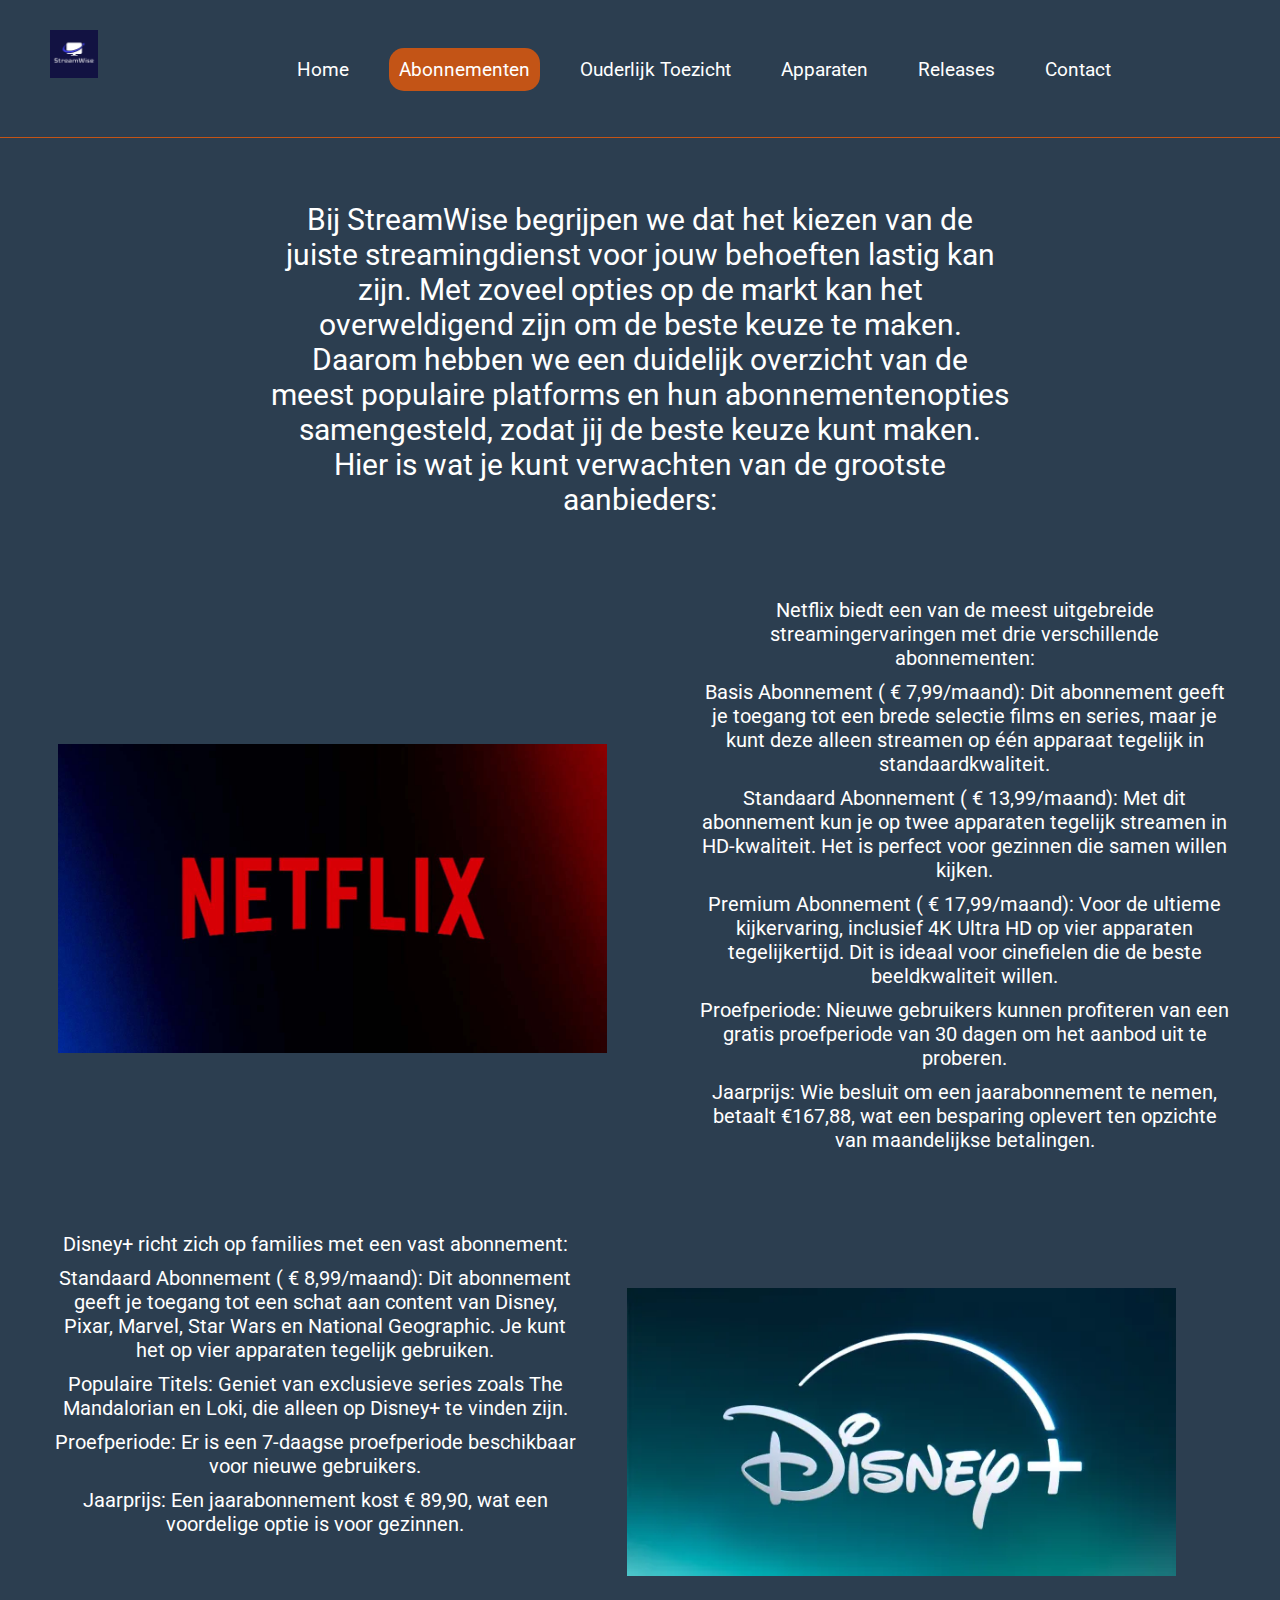
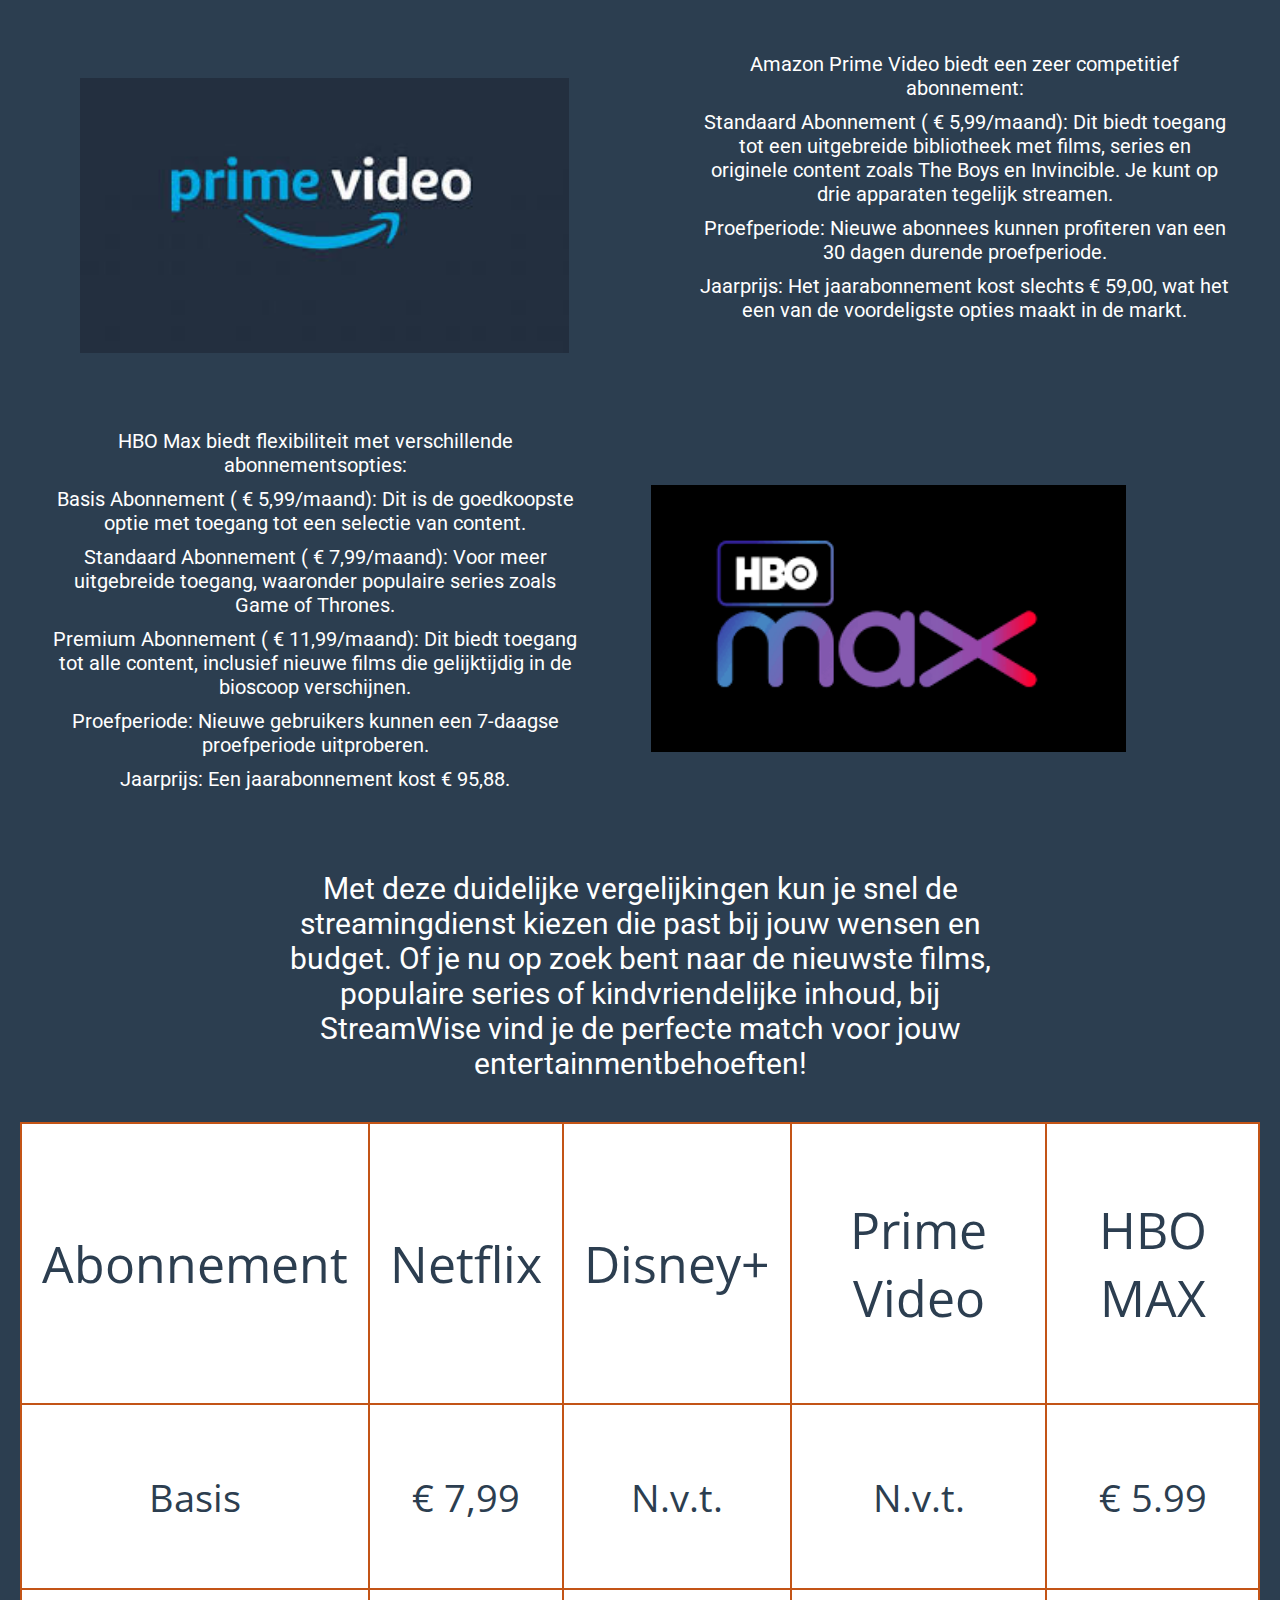
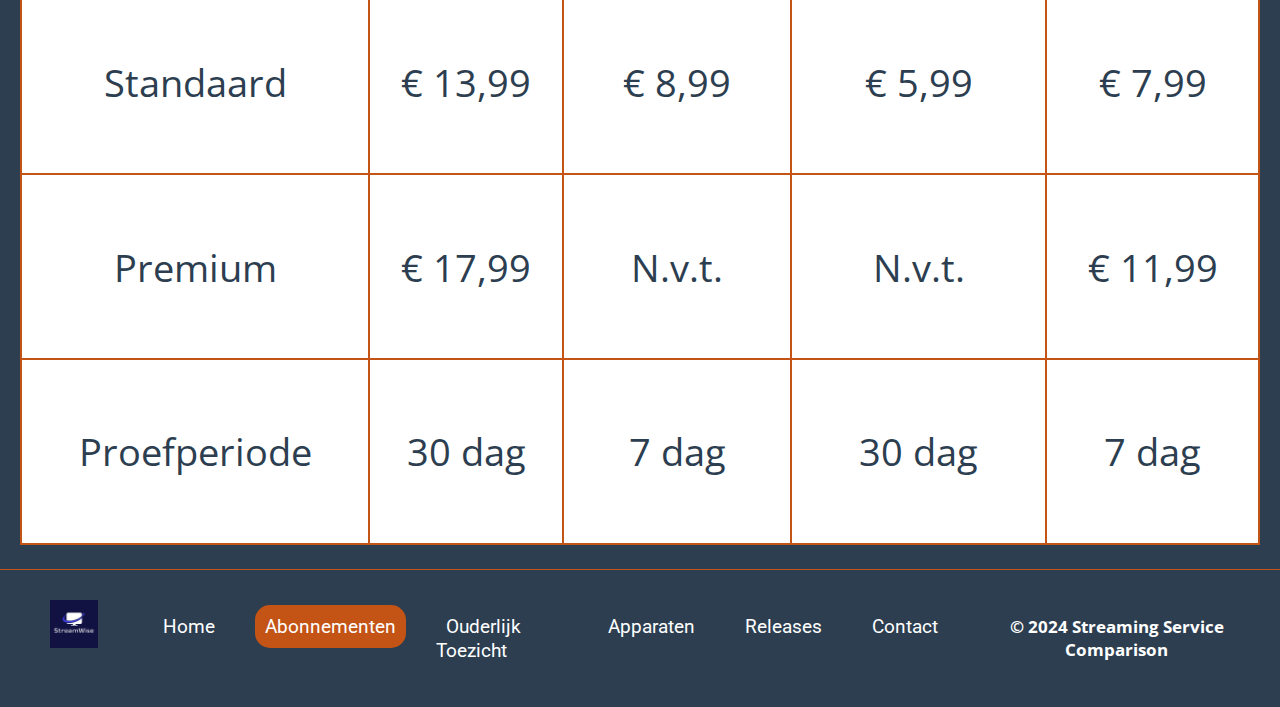
==== commit 9e4b1ffe: "Update" ====
--- a/abonnementen.html
+++ b/abonnementen.html
@@ -50,24 +50,24 @@
                 <figcaption class="Hidden">Netflix Logo</figcaption>
             </figure>
             <section class="text-h6">
-                <h6 class="text-content">
+                <p class="text-content">
                     Netflix biedt een van de meest uitgebreide streamingervaringen met drie verschillende abonnementen:
-                </h6>
-                <h6 class="text-content">
-                    Basis Abonnement (&euro;7,99/maand): Dit abonnement geeft je toegang tot een brede selectie films en series, maar je kunt deze alleen streamen op één apparaat tegelijk in standaardkwaliteit.
-                </h6>
-                <h6 class="text-content">
-                    Standaard Abonnement (&euro;13,99/maand): Met dit abonnement kun je op twee apparaten tegelijk streamen in HD-kwaliteit. Het is perfect voor gezinnen die samen willen kijken.
-                </h6>
-                <h6 class="text-content">
-                    Premium Abonnement (&euro;17,99/maand): Voor de ultieme kijkervaring, inclusief 4K Ultra HD op vier apparaten tegelijkertijd. Dit is ideaal voor cinefielen die de beste beeldkwaliteit willen.
-                </h6>
-                <h6 class="text-content">
+                </p>
+                <p class="text-content">
+                    Basis Abonnement ( &euro; 7,99/maand): Dit abonnement geeft je toegang tot een brede selectie films en series, maar je kunt deze alleen streamen op één apparaat tegelijk in standaardkwaliteit.
+                </p>
+                <p class="text-content">
+                    Standaard Abonnement ( &euro; 13,99/maand): Met dit abonnement kun je op twee apparaten tegelijk streamen in HD-kwaliteit. Het is perfect voor gezinnen die samen willen kijken.
+                </p>
+                <p class="text-content">
+                    Premium Abonnement ( &euro; 17,99/maand): Voor de ultieme kijkervaring, inclusief 4K Ultra HD op vier apparaten tegelijkertijd. Dit is ideaal voor cinefielen die de beste beeldkwaliteit willen.
+                </p>
+                <p class="text-content">
                     Proefperiode: Nieuwe gebruikers kunnen profiteren van een gratis proefperiode van 30 dagen om het aanbod uit te proberen.
-                </h6>
-                <h6 class="text-content">
+                </p>
+                <p class="text-content">
                     Jaarprijs: Wie besluit om een jaarabonnement te nemen, betaalt €167,88, wat een besparing oplevert ten opzichte van maandelijkse betalingen.
-                </h6>
+                </p>
             </section>
         </section>
         <section class="text-image-block text-image-block-2">
@@ -81,7 +81,7 @@
                         Disney+ richt zich op families met een vast abonnement:
                     </p>
                     <p class="text-content">
-                        Standaard Abonnement (&euro;8,99/maand): Dit abonnement geeft je toegang tot een schat aan content van Disney, 
+                        Standaard Abonnement ( &euro; 8,99/maand): Dit abonnement geeft je toegang tot een schat aan content van Disney, 
                         Pixar, Marvel, Star Wars en National Geographic. Je kunt het op vier apparaten tegelijk gebruiken.
                     </p> 
                     <p class="text-content">
@@ -91,7 +91,7 @@
                         Proefperiode: Er is een 7-daagse proefperiode beschikbaar voor nieuwe gebruikers.
                     </p>
                     <p class="text-content"> 
-                        Jaarprijs: Een jaarabonnement kost &euro;89,90, wat een voordelige optie is voor gezinnen.
+                        Jaarprijs: Een jaarabonnement kost &euro; 89,90, wat een voordelige optie is voor gezinnen.
                     </p>
                 </aside>
             </section>
@@ -108,7 +108,7 @@
                         Amazon Prime Video biedt een zeer competitief abonnement:
                     </p>
                     <p class="text-content">
-                        Standaard Abonnement (&euro;5,99/maand): Dit biedt toegang tot een uitgebreide bibliotheek 
+                        Standaard Abonnement ( &euro; 5,99/maand): Dit biedt toegang tot een uitgebreide bibliotheek 
                         met films, series en originele content zoals The Boys en Invincible. Je kunt op drie 
                         apparaten tegelijk streamen.
                     </p>
@@ -116,7 +116,7 @@
                         Proefperiode: Nieuwe abonnees kunnen profiteren van een 30 dagen durende proefperiode.
                     </p>
                     <p class="text-content">
-                        Jaarprijs: Het jaarabonnement kost slechts &euro;59,00, wat het een van de voordeligste opties maakt in de markt.
+                        Jaarprijs: Het jaarabonnement kost slechts &euro; 59,00, wat het een van de voordeligste opties maakt in de markt.
                     </p>
                 </aside>
             </section>
@@ -133,19 +133,19 @@
                         HBO Max biedt flexibiliteit met verschillende abonnementsopties:
                     </p>
                     <p class="text-content">
-                        Basis Abonnement (&euro;5,99/maand): Dit is de goedkoopste optie met toegang tot een selectie van content.
-                    </p>
-                    <p class="text-content">
-                        Standaard Abonnement (&euro;7,99/maand): Voor meer uitgebreide toegang, waaronder populaire series zoals Game of Thrones.
-                    </p>
-                    <p class="text-content">
-                        Premium Abonnement (&euro;11,99/maand): Dit biedt toegang tot alle content, inclusief nieuwe films die gelijktijdig in de bioscoop verschijnen.
+                        Basis Abonnement ( &euro; 5,99/maand): Dit is de goedkoopste optie met toegang tot een selectie van content.
+                    </p>
+                    <p class="text-content">
+                        Standaard Abonnement ( &euro; 7,99/maand): Voor meer uitgebreide toegang, waaronder populaire series zoals Game of Thrones.
+                    </p>
+                    <p class="text-content">
+                        Premium Abonnement ( &euro; 11,99/maand): Dit biedt toegang tot alle content, inclusief nieuwe films die gelijktijdig in de bioscoop verschijnen.
                     </p>
                     <p class="text-content">
                         Proefperiode: Nieuwe gebruikers kunnen een 7-daagse proefperiode uitproberen. 
                     </p>
                     <p class="text-content">
-                        Jaarprijs: Een jaarabonnement kost &euro;95,88.
+                        Jaarprijs: Een jaarabonnement kost &euro; 95,88.
                     </p>
                 </aside>
             </section>
@@ -182,16 +182,16 @@
                         <h3>Basis</h3>
                     </td>
                     <td>
-                        <h3>€7,99</h3>
-                    </td>
-                    <td>
-                        <h3>N.v.t.</h3>
-                    </td>
-                    <td>
-                        <h3>N.v.t.</h3>
-                    </td>
-                    <td>
-                        <h3>€5.99</h3>
+                        <h3> &euro; 7,99</h3>
+                    </td>
+                    <td>
+                        <h3>N.v.t.</h3>
+                    </td>
+                    <td>
+                        <h3>N.v.t.</h3>
+                    </td>
+                    <td>
+                        <h3> &euro; 5.99</h3>
                     </td>
                 </tr>
 
@@ -200,16 +200,16 @@
                         <h3>Standaard</h3>
                     </td>
                     <td>
-                        <h3>€13,99</h3>
-                    </td>
-                    <td>
-                        <h3>€8,99</h3>
-                    </td>
-                    <td>
-                        <h3>€5,99</h3>
-                    </td>
-                    <td>
-                        <h3>€7,99</h3>
+                        <h3> &euro; 13,99</h3>
+                    </td>
+                    <td>
+                        <h3> &euro; 8,99</h3>
+                    </td>
+                    <td>
+                        <h3> &euro; 5,99</h3>
+                    </td>
+                    <td>
+                        <h3> &euro; 7,99</h3>
                     </td>
                 </tr>
 
@@ -218,16 +218,16 @@
                         <h3>Premium</h3>
                     </td>
                     <td>
-                        <h3>€17,99</h3>
-                    </td>
-                    <td>
-                        <h3>N.v.t.</h3>
-                    </td>
-                    <td>
-                        <h3>N.v.t.</h3>
-                    </td>
-                    <td>
-                        <h3>€11,99</h3>
+                        <h3> &euro; 17,99</h3>
+                    </td>
+                    <td>
+                        <h3>N.v.t.</h3>
+                    </td>
+                    <td>
+                        <h3>N.v.t.</h3>
+                    </td>
+                    <td>
+                        <h3> &euro; 11,99</h3>
                     </td>
                 </tr>
 
@@ -274,7 +274,7 @@
             <li><a href="releases.html">Releases</a></li>
             <li><a href="contact.html">Contact</a></li>
         </ul>
-        <h5 class="copy">&copy; 2024 Streaming Service Comparison</h5>
+        <h5 class="copy"> &copy; 2024 Streaming Service Comparison</h5>
     </footer>
 </body>
 </html>
